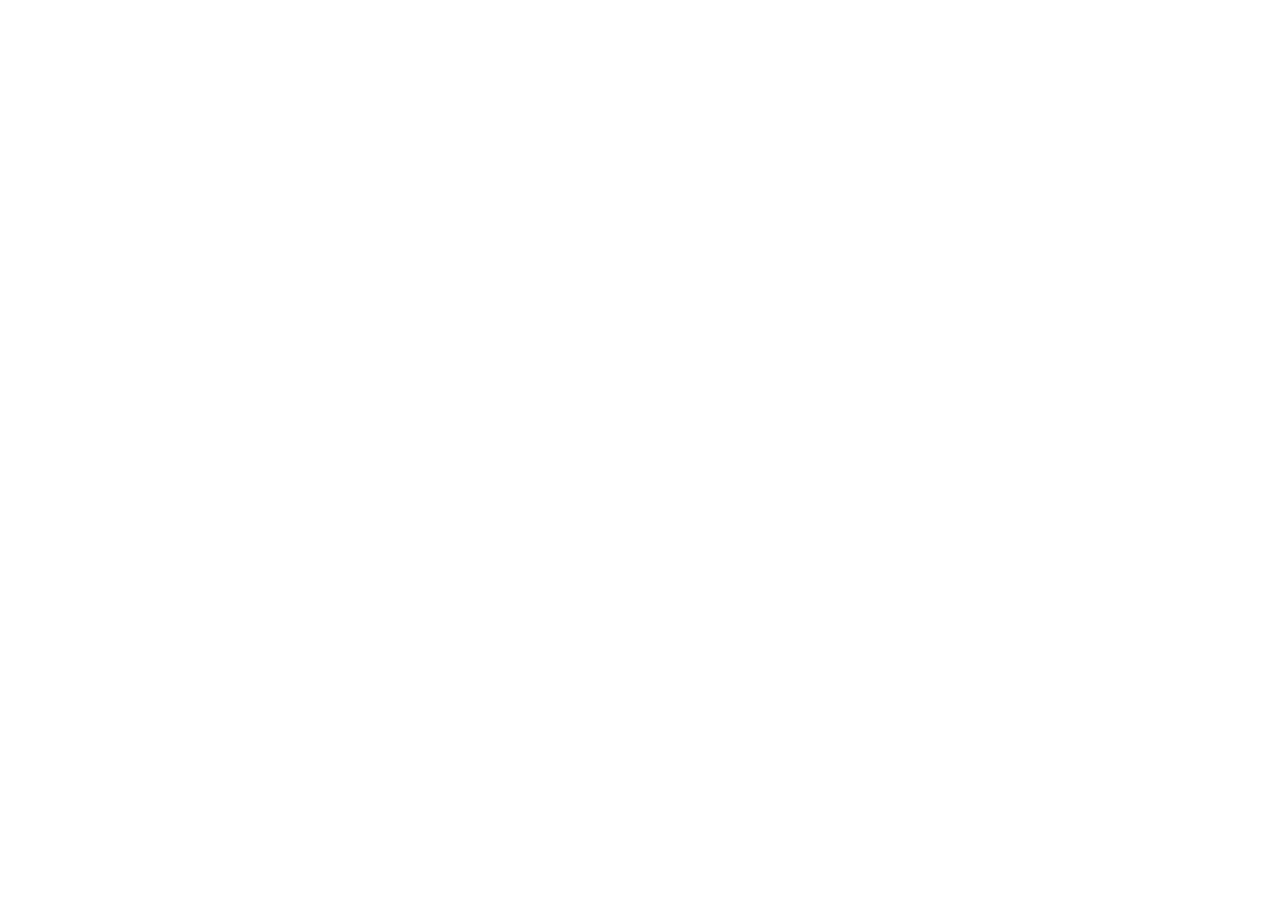
==== index.html @ a8efa4d6 "Init : création du dépôt, arborescence des fichiers et structure HTML de base" ====
<!DOCTYPE html>
<html lang="fr">
    <head>
        <meta charset="UTF-8">
        <meta name="viewport" content="width=device-width, initial-scale=1.0">
        <title>SenegalFutur — Accueil</title>
        <!-- Bootstrap 5 via CDN : feuille de style -->
        <link href="https://cdn.jsdelivr.net/npm/bootstrap@5.3.0/dist/css/bootstrap.min.css" rel="stylesheet">
        <link rel="stylesheet" href="css/style.css">
    </head>
    <body>
        <!-- Le contenu de la page sera ajoute ici -->



        <!-- Bootstrap 5 via CDN : script JavaScript -->
        <script src="https://cdn.jsdelivr.net/npm/bootstrap@5.3.0/dist/js/bootstrap.bundle.min.js"></script>
        <!-- Script JavaScript -->
        <script src="js/main.js"></script>
    </body>
</html>
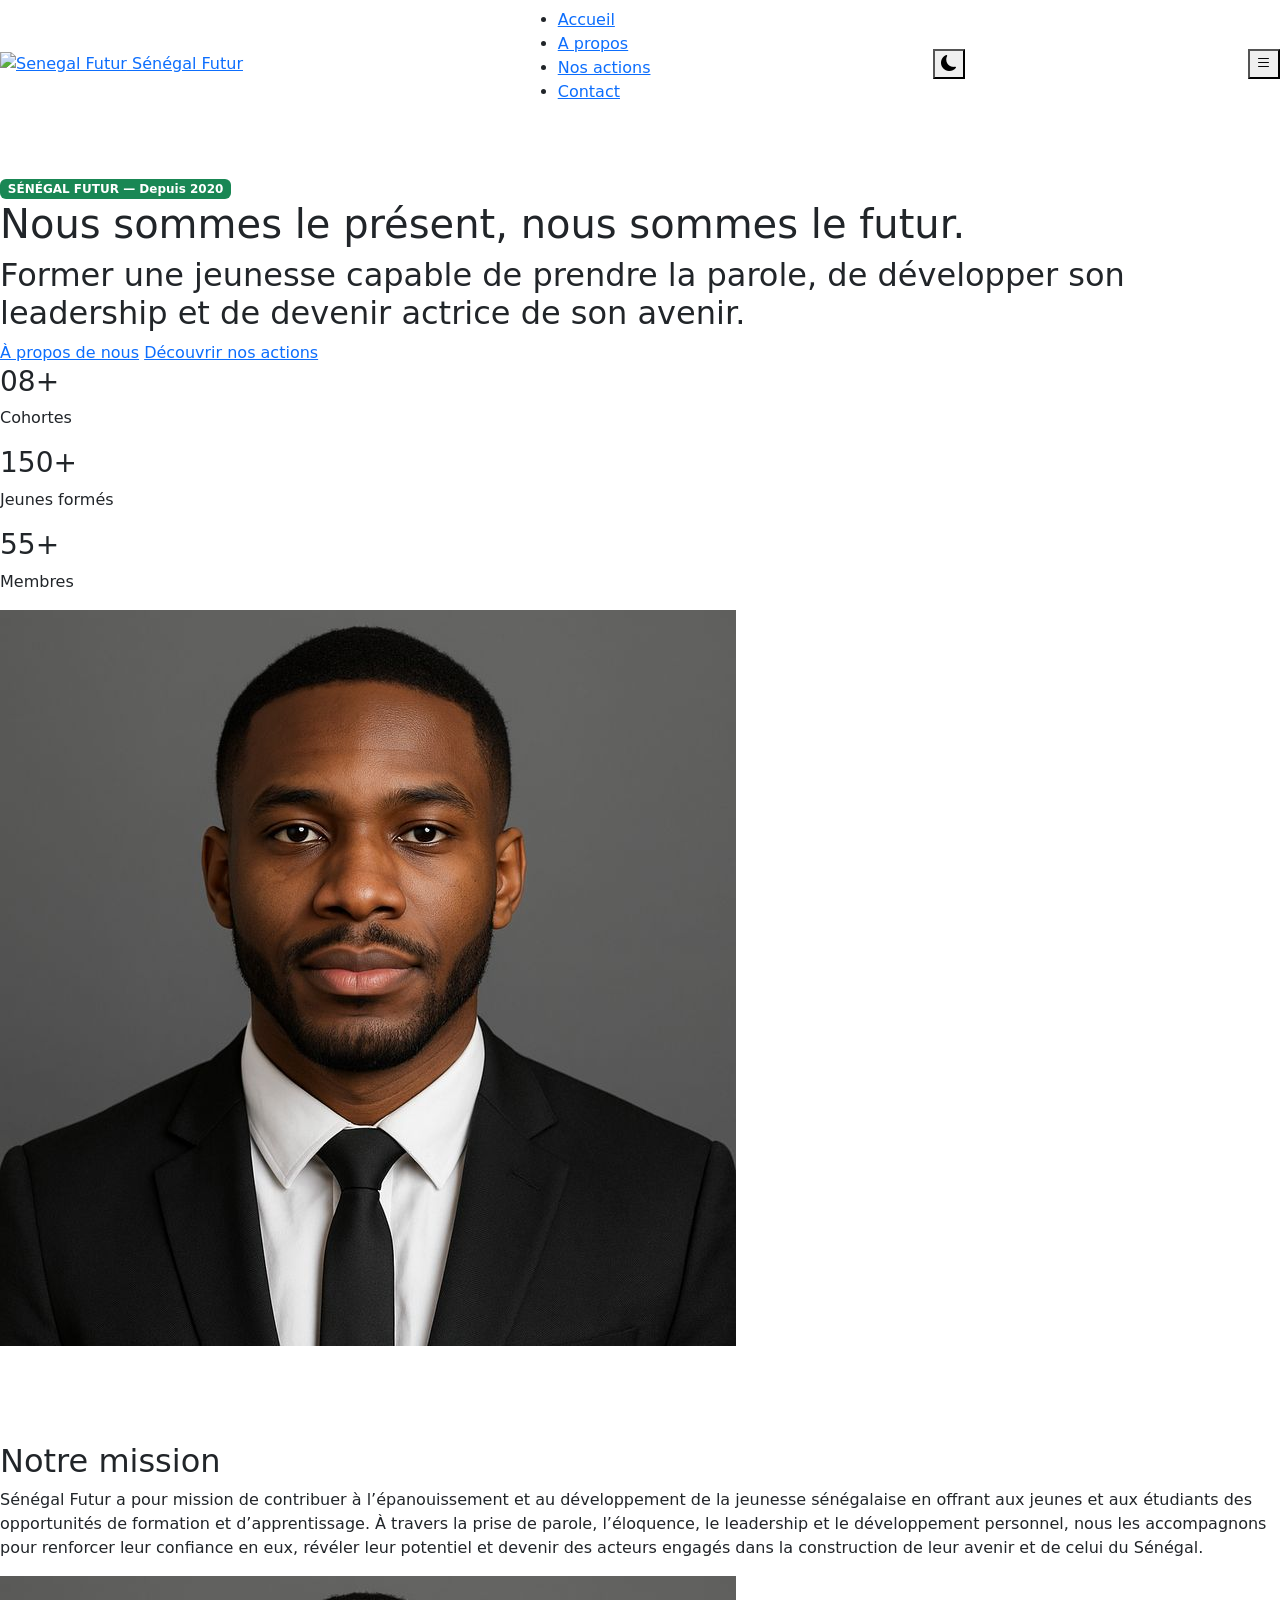
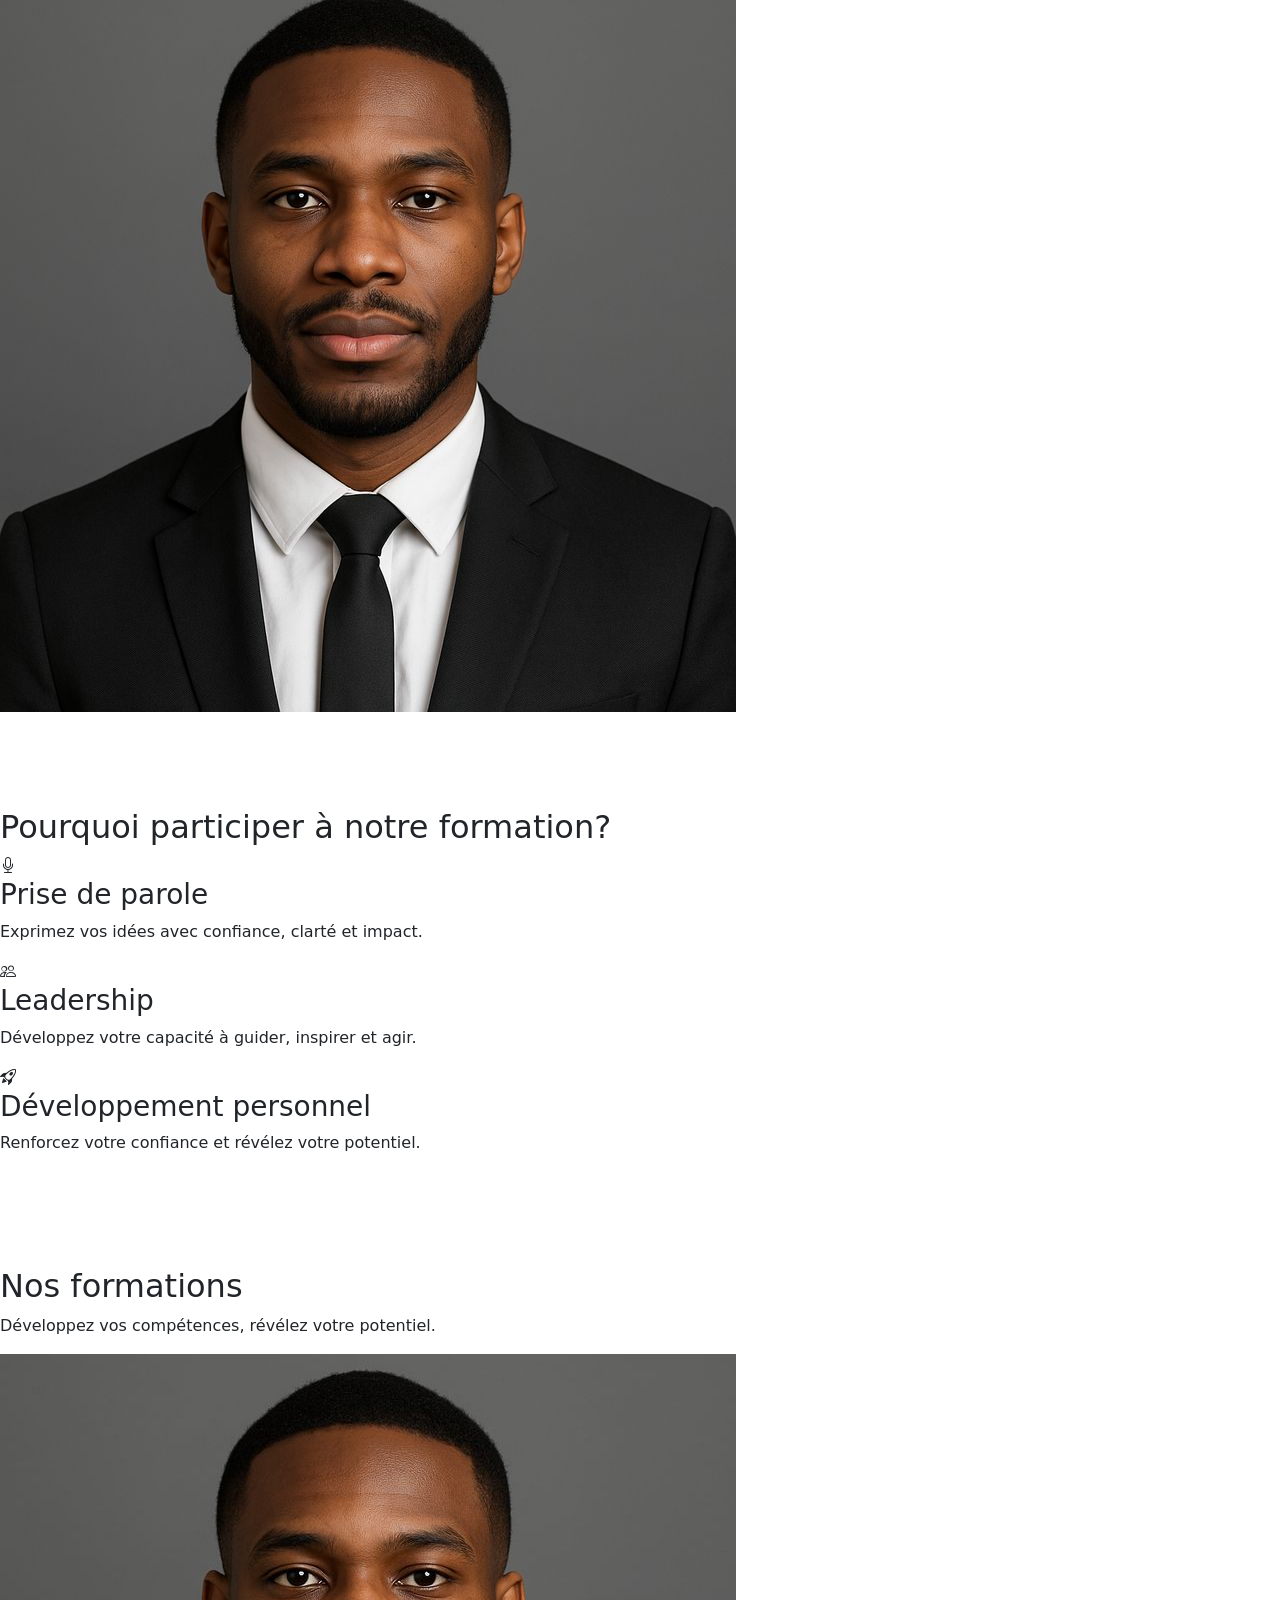
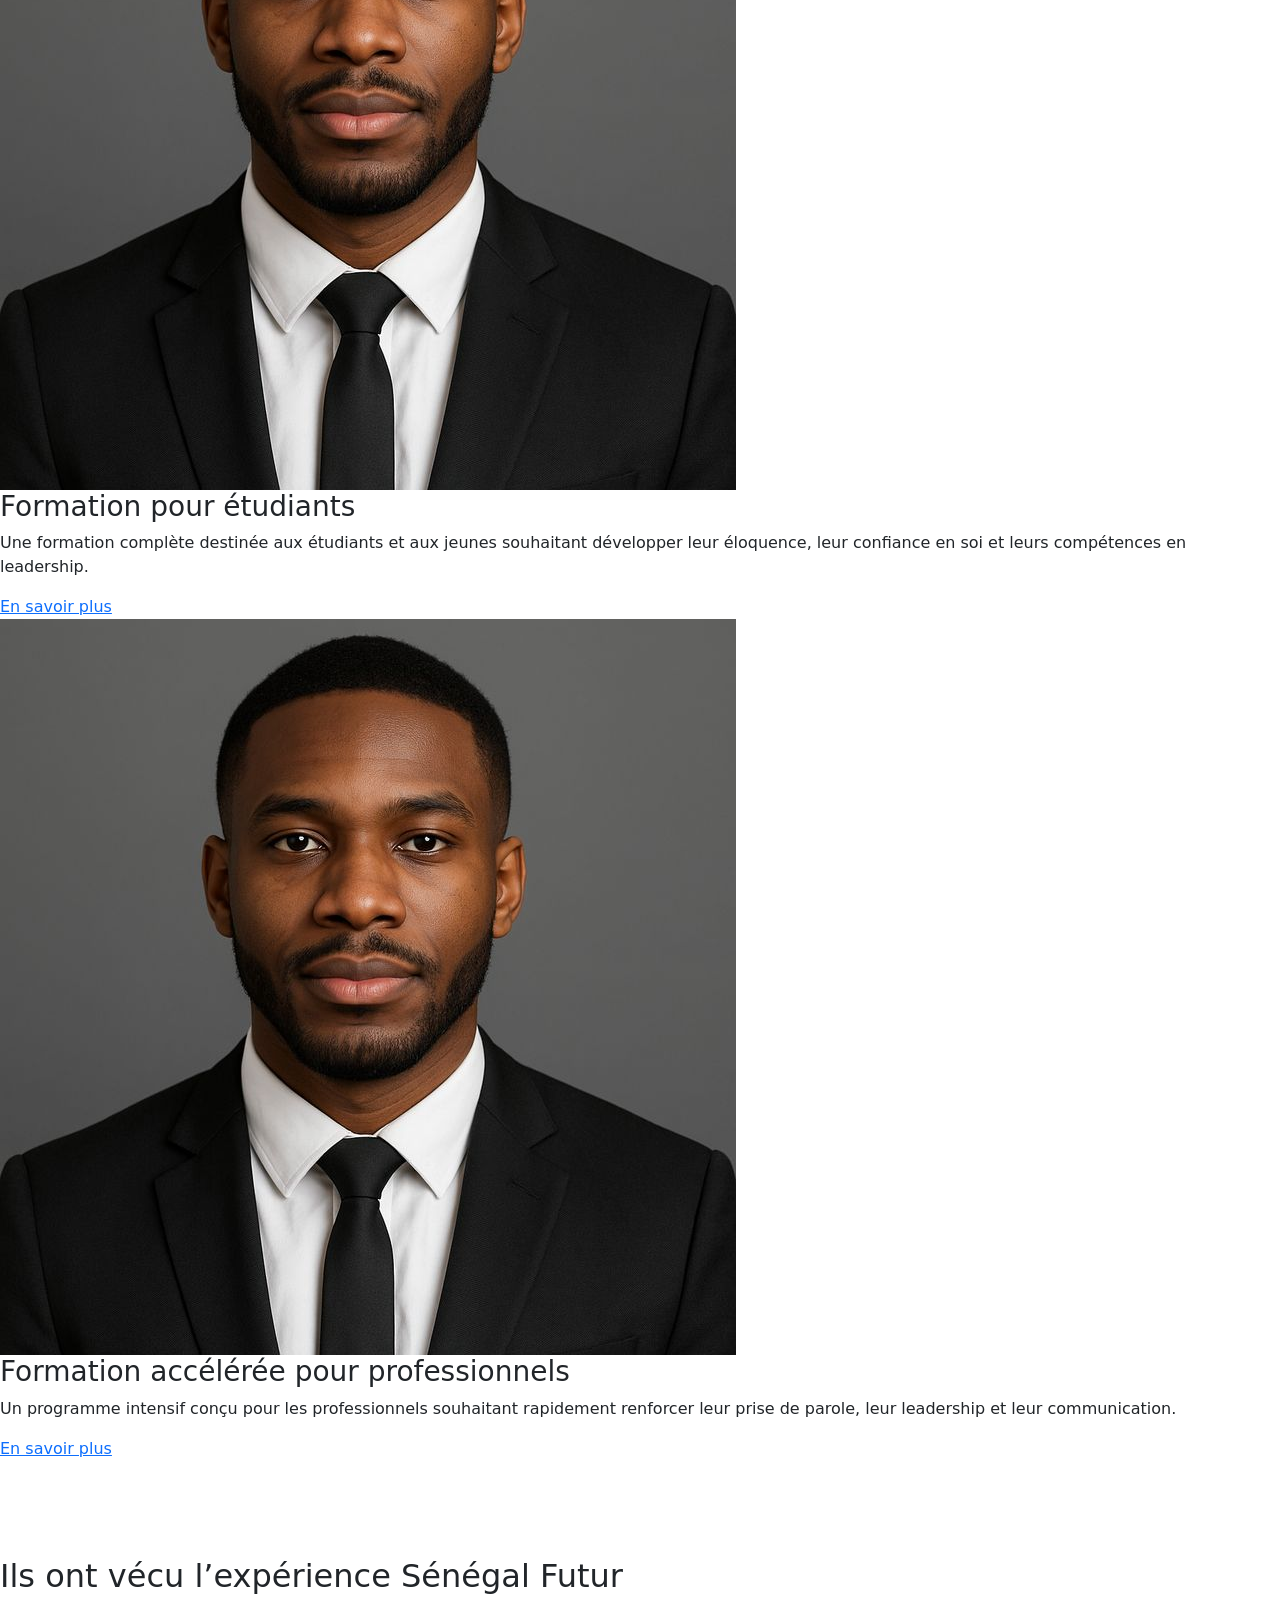
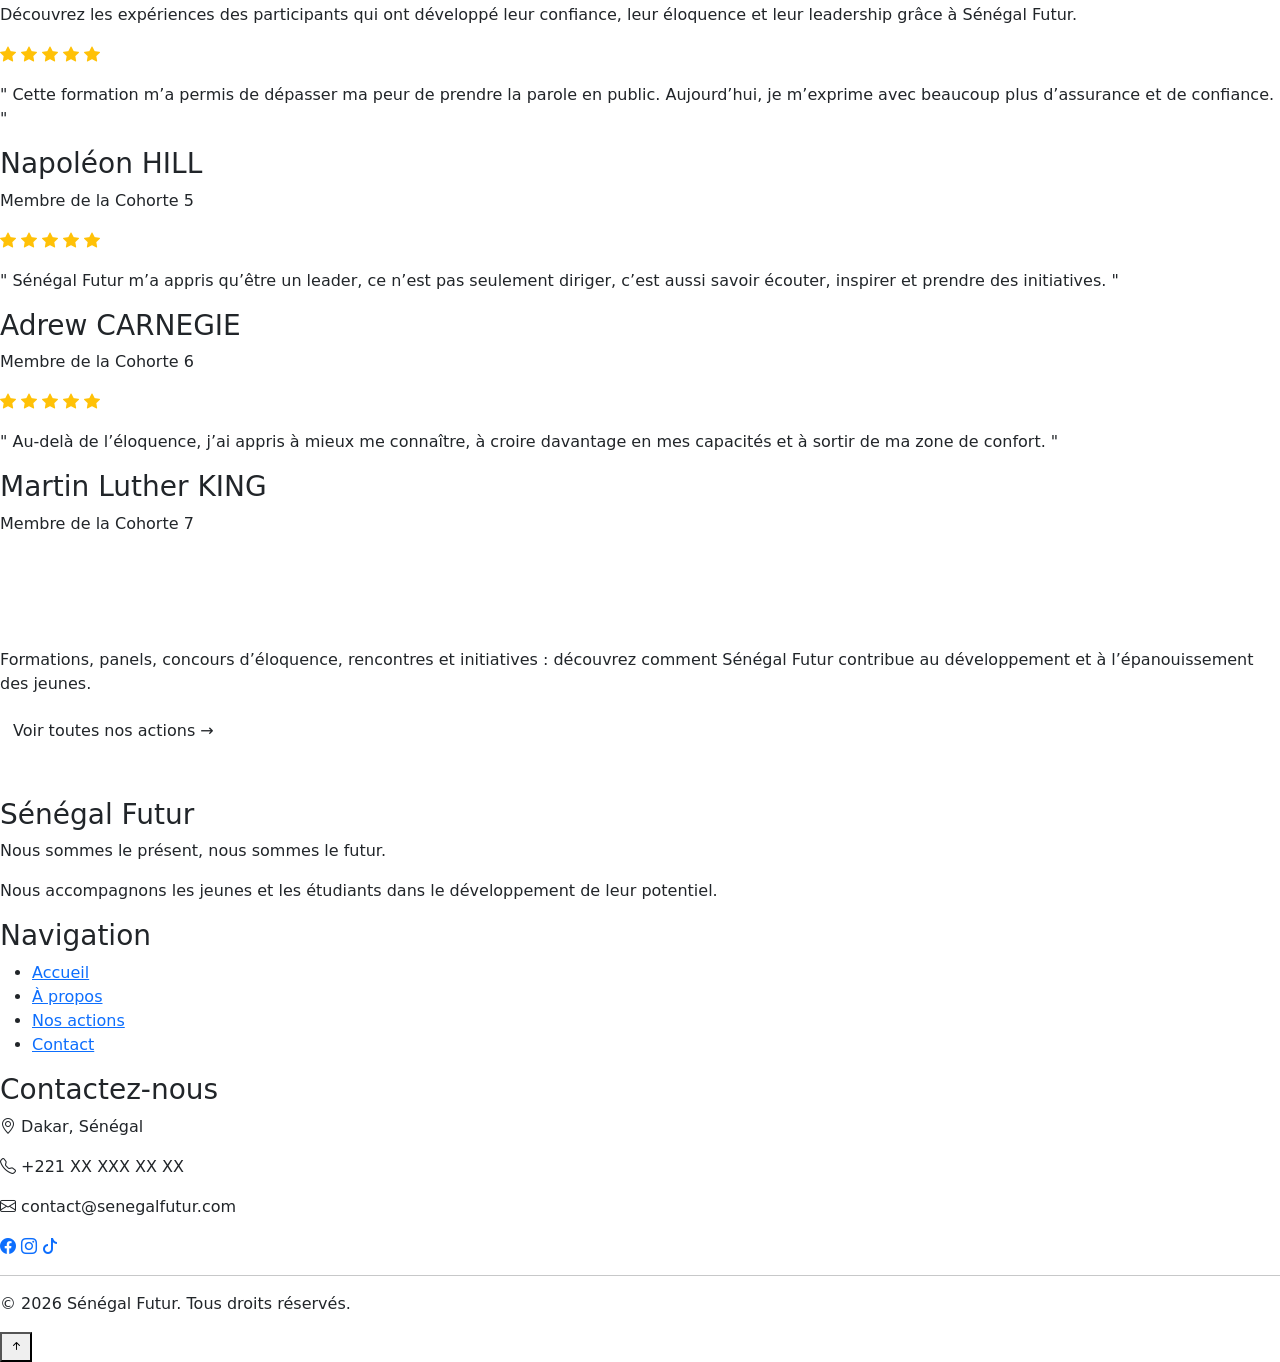
==== commit 2ec12a83: "HTML : structure complète des 5 pages avec sections et contenu texte" ====
--- a/index.html
+++ b/index.html
@@ -6,11 +6,254 @@
         <title>SenegalFutur — Accueil</title>
         <!-- Bootstrap 5 via CDN : feuille de style -->
         <link href="https://cdn.jsdelivr.net/npm/bootstrap@5.3.0/dist/css/bootstrap.min.css" rel="stylesheet">
+        <!--Bootstrap icon  -->
+        <link rel="stylesheet" href="https://cdn.jsdelivr.net/npm/bootstrap-icons@1.13.1/font/bootstrap-icons.min.css">
         <link rel="stylesheet" href="css/style.css">
     </head>
     <body>
-        <!-- Le contenu de la page sera ajoute ici -->
-
+        <header>
+            <nav>
+                <div class="navbar">
+                    <div class="logo">
+                        <a href="index.html">
+                            <img src="images/logo_AfriConnect_Summit-removebg-preview.png" alt="Senegal Futur">
+                            Sénégal Futur
+                        </a>
+                    </div>
+                    <ul class="menu">
+                        <li><a href="index.html">Accueil</a></li>
+                        <li><a href="about.html">A propos</a></li>
+                        <li><a href="actions.html">Nos actions</a></li>
+                        <li><a href="contact.html">Contact</a></li>
+                    </ul>
+                    <button class="btn-dark">
+                        <i class="bi bi-moon-fill"></i>
+                    </button>
+                    <button class="menu-burger">
+                        <i class="bi bi-list"></i>
+                    </button>
+                </div>
+            </nav>
+        </header>
+
+        <main>
+            <!-- Section Hero -->
+            <section class="py-5">
+                <div id="hero-style">
+                    <div class="titre">
+                        <span class="badge bg-success">SÉNÉGAL FUTUR — Depuis 2020</span>
+                        <h1>Nous sommes le présent, nous sommes le futur.</h1>
+                        <h2>Former une jeunesse capable de prendre la parole, de développer son leadership et de devenir actrice de son avenir.</h2>
+
+                        <div id="btn-hero">
+                            <a href="about.html">À propos de nous</a>
+                            <a href="actions.html">Découvrir nos actions</a>
+                        </div>
+
+                        <div>
+                            <div>
+                                <h3>08+</h3>
+                                <p>Cohortes</p>
+                            </div>
+                            <div>
+                                <h3>150+</h3>
+                                <p>Jeunes formés</p>
+                            </div>
+                            <div>
+                                <h3>55+</h3>
+                                <p>Membres</p>
+                            </div>
+                        </div>
+                    </div>
+                    <img src="images/koffi_Mensa.jpg" alt="Accueil">
+                </div>
+            </section>
+
+            
+            <!-- Section Notre Mission -->
+            <section class="py-5">
+                <div>
+                    <h2>Notre mission</h2>
+                    <p>
+                        Sénégal Futur a pour mission de contribuer à l’épanouissement et au développement de la jeunesse sénégalaise 
+                        en offrant aux jeunes et aux étudiants des opportunités de formation et d’apprentissage.
+                        À travers la prise de parole, l’éloquence, le leadership et le développement personnel, 
+                        nous les accompagnons pour renforcer leur confiance en eux, révéler leur potentiel et devenir 
+                        des acteurs engagés dans la construction de leur avenir et de celui du Sénégal.
+                    </p>
+                    <img src="images/koffi_Mensa.jpg" alt="">
+                </div>
+            </section>
+
+
+            <!-- Section Pourquoi participer -->
+            <section class="py-5">
+                <h2>Pourquoi participer à notre formation?</h2>
+                <div>
+                    <div>
+                        <i class="bi bi-mic"></i>
+                        <h3>Prise de parole</h3>
+                        <p>Exprimez vos idées avec confiance, clarté et impact.</p>
+                    </div>
+                    <div>
+                        <i class="bi bi-people"></i>
+                        <h3>Leadership</h3>
+                        <p>Développez votre capacité à guider, inspirer et agir.</p>
+                    </div>
+                    <div>
+                        <i class="bi bi-rocket-takeoff"></i>
+                        <h3>Développement personnel</h3>
+                        <p>Renforcez votre confiance et révélez votre potentiel.</p>
+                    </div>
+                </div>
+            </section>
+
+
+            <!-- Section Nos formations -->
+            <section class="py-5">
+                <h2>Nos formations</h2>
+                <p>Développez vos compétences, révélez votre potentiel.</p>
+                <div>
+                    <div>
+                        <img src="images/koffi_Mensa.jpg" alt="">
+                        <h3>Formation pour étudiants</h3>
+                        <p>
+                            Une formation complète destinée aux étudiants et aux jeunes souhaitant 
+                            développer leur éloquence, leur confiance en soi et leurs compétences en leadership.
+                        </p>
+                        <a href="">En savoir plus</a>
+                    </div>
+                    <div>
+                        <img src="images/koffi_Mensa.jpg" alt="">
+                        <h3>Formation accélérée pour professionnels</h3>
+                        <p>
+                            Un programme intensif conçu pour les professionnels souhaitant rapidement 
+                            renforcer leur prise de parole, leur leadership et leur communication.
+                        </p>
+                        <a href="">En savoir plus</a>
+                    </div>
+                </div>
+            </section>
+
+
+            <!-- Témoignage -->
+            <section class="py-5">
+                <h2>Ils ont vécu l’expérience Sénégal Futur</h2>
+                <p>Découvrez les expériences des participants qui ont développé leur confiance, leur éloquence et leur leadership grâce à Sénégal Futur.</p>
+                <div>
+                    <div>
+                        <p>
+                            <i class="bi bi-star-fill text-warning"></i>
+                            <i class="bi bi-star-fill text-warning"></i>
+                            <i class="bi bi-star-fill text-warning"></i>
+                            <i class="bi bi-star-fill text-warning"></i>
+                            <i class="bi bi-star-fill text-warning"></i>
+                        </p>
+                        <blockquote>
+                            <p>
+                                " Cette formation m’a permis de dépasser ma peur de prendre la parole en public. 
+                                Aujourd’hui, je m’exprime avec beaucoup plus d’assurance et de confiance. "
+                            </p>
+                            <h3>Napoléon HILL</h3>
+                            <p>Membre de la Cohorte 5</p>
+                        </blockquote>
+                    </div>
+                    <div>
+                        <p>
+                            <i class="bi bi-star-fill text-warning"></i>
+                            <i class="bi bi-star-fill text-warning"></i>
+                            <i class="bi bi-star-fill text-warning"></i>
+                            <i class="bi bi-star-fill text-warning"></i>
+                            <i class="bi bi-star-fill text-warning"></i>
+                        </p>
+                        <blockquote>
+                            <p>
+                                " Sénégal Futur m’a appris qu’être un leader, ce n’est pas seulement diriger, 
+                                c’est aussi savoir écouter, inspirer et prendre des initiatives. "
+                            </p>
+                            <h3>Adrew CARNEGIE</h3>
+                            <p>Membre de la Cohorte 6</p>
+                        </blockquote>
+                    </div>
+                    <div>
+                        <p>
+                            <i class="bi bi-star-fill text-warning"></i>
+                            <i class="bi bi-star-fill text-warning"></i>
+                            <i class="bi bi-star-fill text-warning"></i>
+                            <i class="bi bi-star-fill text-warning"></i>
+                            <i class="bi bi-star-fill text-warning"></i>
+                        </p>
+                        <blockquote>
+                            <p>
+                                " Au-delà de l’éloquence, j’ai appris à mieux me connaître, à croire 
+                                davantage en mes capacités et à sortir de ma zone de confort. "
+                            </p>
+                            <h3>Martin Luther KING</h3>
+                            <p>Membre de la Cohorte 7</p>
+                        </blockquote>
+                    </div>
+                </div>
+            </section>
+
+
+            <!-- Section CTA -->
+            <section class="py-5">
+                <p>
+                    Formations, panels, concours d’éloquence, rencontres et initiatives : découvrez 
+                    comment Sénégal Futur contribue au développement et à l’épanouissement des jeunes.
+                </p>
+                <a href="actions.html" class="btn">Voir toutes nos actions →</a>
+            </section>
+        </main>
+
+        <footer>
+            <div class="footer-container">
+
+                <div class="footer-column">
+                    <h3>Sénégal Futur</h3>
+                    <p>
+                        Nous sommes le présent, nous sommes le futur.
+                    </p>
+                    <p>
+                        Nous accompagnons les jeunes et les étudiants
+                        dans le développement de leur potentiel.
+                    </p>
+                </div>
+
+                <div class="footer-column">
+                    <h3>Navigation</h3>
+                    <ul>
+                        <li><a href="index.html">Accueil</a></li>
+                        <li><a href="about.html">À propos</a></li>
+                        <li><a href="actions.html">Nos actions</a></li>
+                        <li><a href="contact.html">Contact</a></li>
+                    </ul>
+                </div>
+
+                <div class="footer-column">
+                    <h3>Contactez-nous</h3>
+                    <p><i class="bi bi-geo-alt"></i> Dakar, Sénégal</p>
+                    <p><i class="bi bi-telephone"></i> +221 XX XXX XX XX</p>
+                    <p><i class="bi bi-envelope"></i> contact@senegalfutur.com</p>
+
+                    <div class="social-links">
+                        <a href="#"><i class="bi bi-facebook"></i></a>
+                        <a href="#"><i class="bi bi-instagram"></i></a>
+                        <a href="#"><i class="bi bi-tiktok"></i></a>
+                    </div>
+                </div>
+
+            </div>
+            <hr>
+            <div class="footer-bottom">
+                <p>© 2026 Sénégal Futur. Tous droits réservés.</p>
+            </div>
+
+            <!-- Bouton retour en haut -->
+            <button id="btn-Top">
+                <i class="bi bi-arrow-up-short"></i>
+            </button>
+        </footer>
 
 
         <!-- Bootstrap 5 via CDN : script JavaScript -->
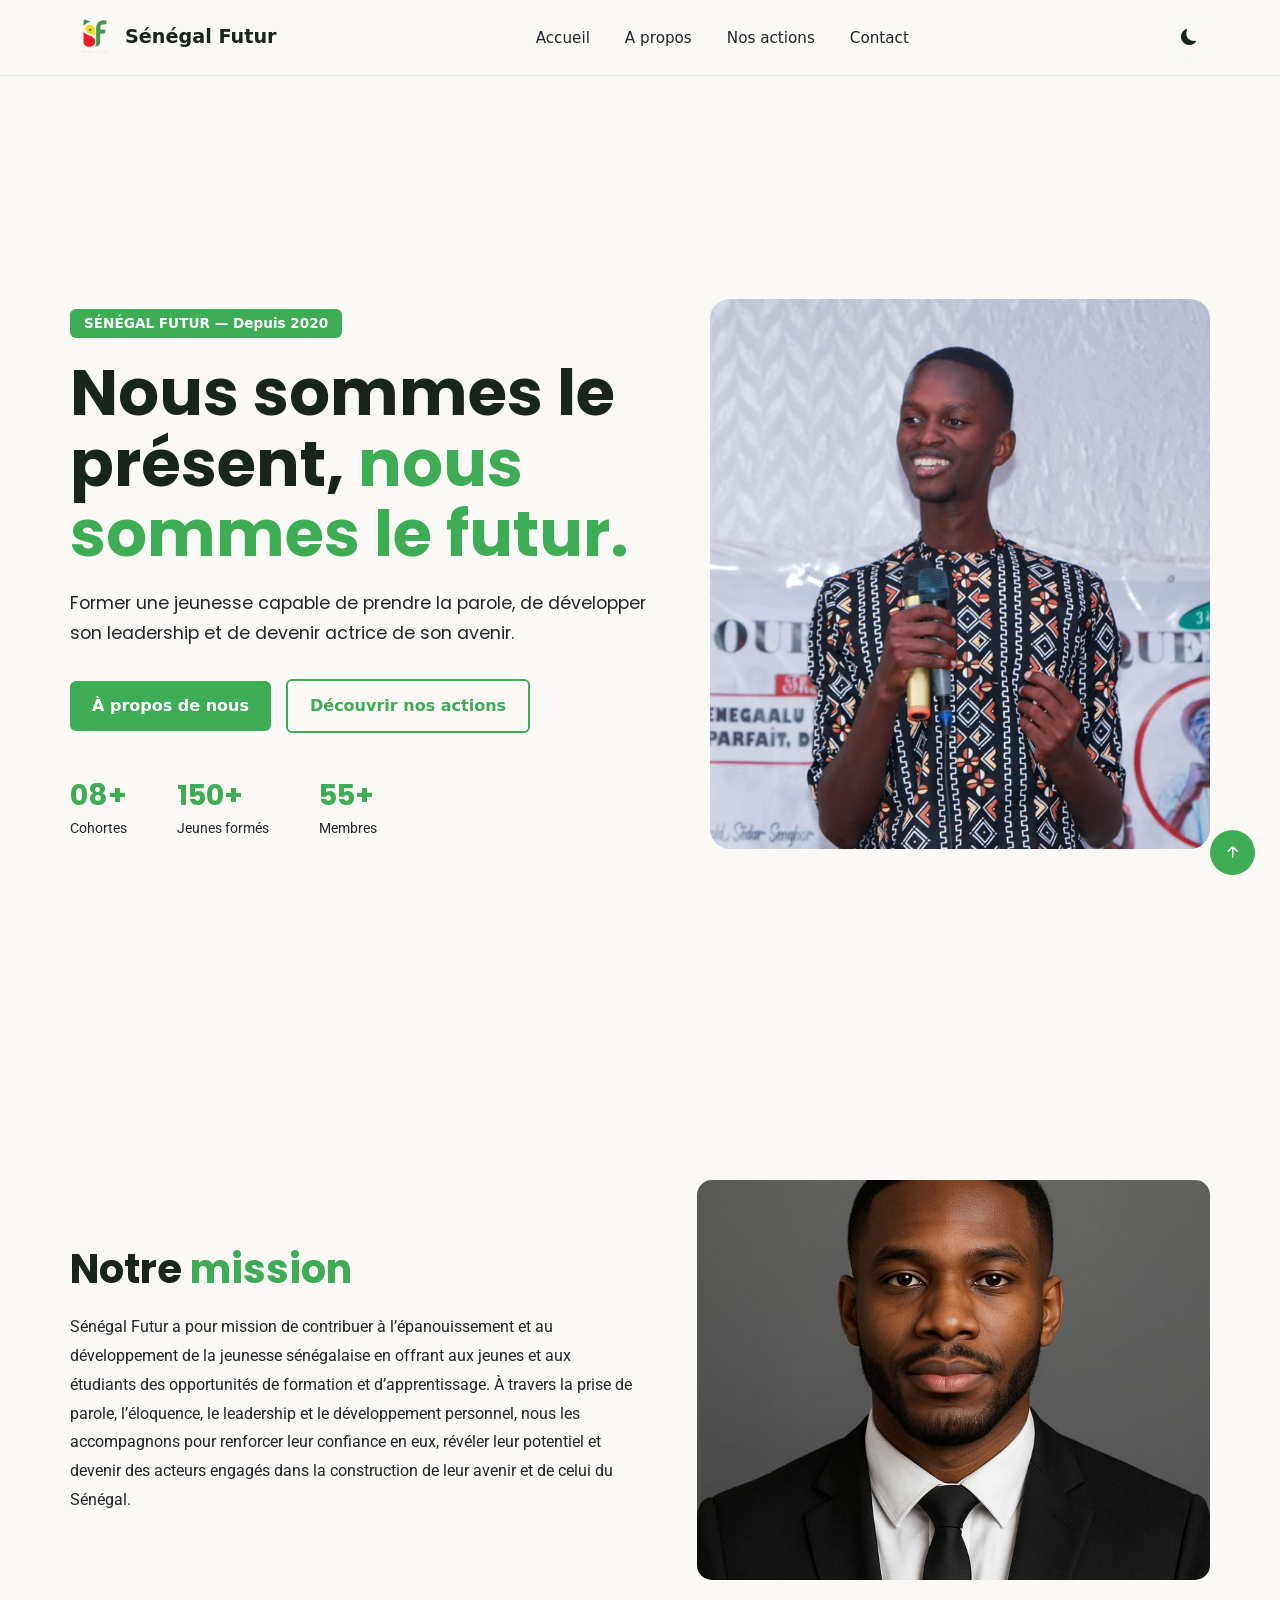
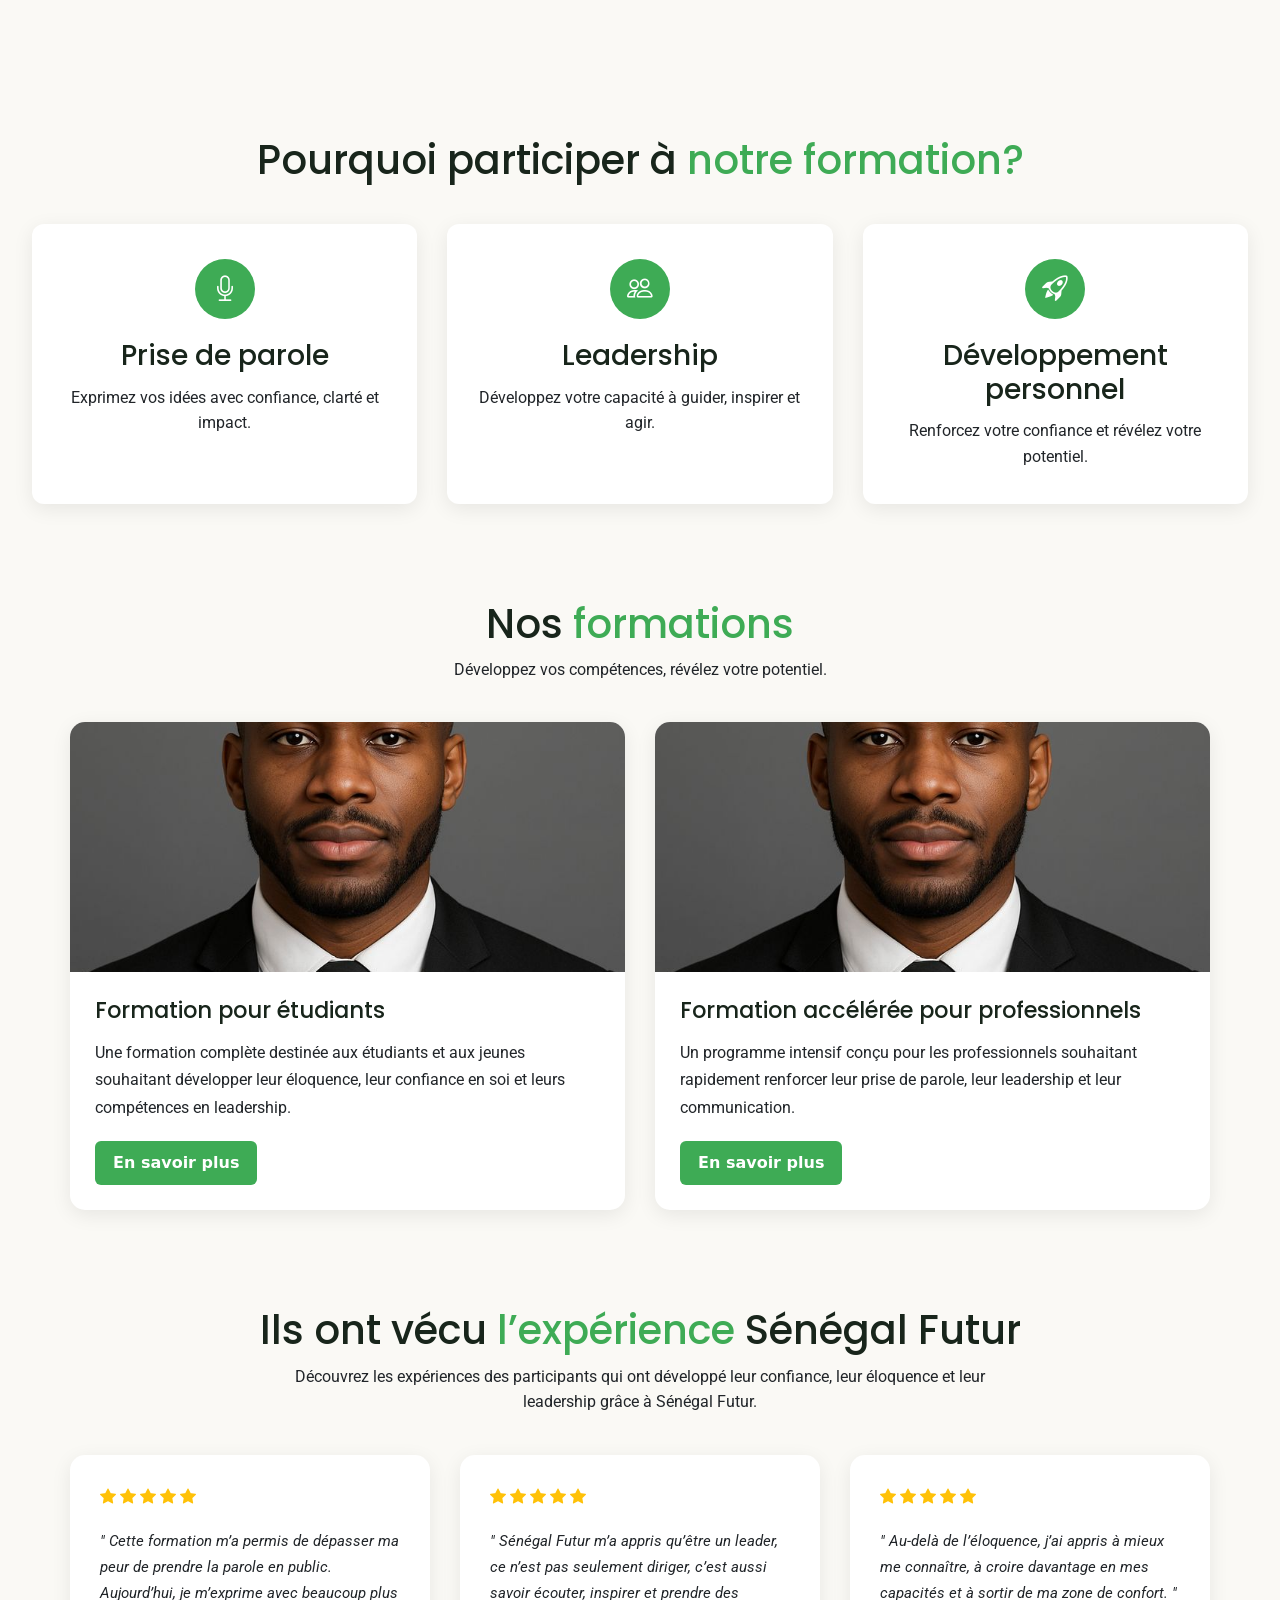
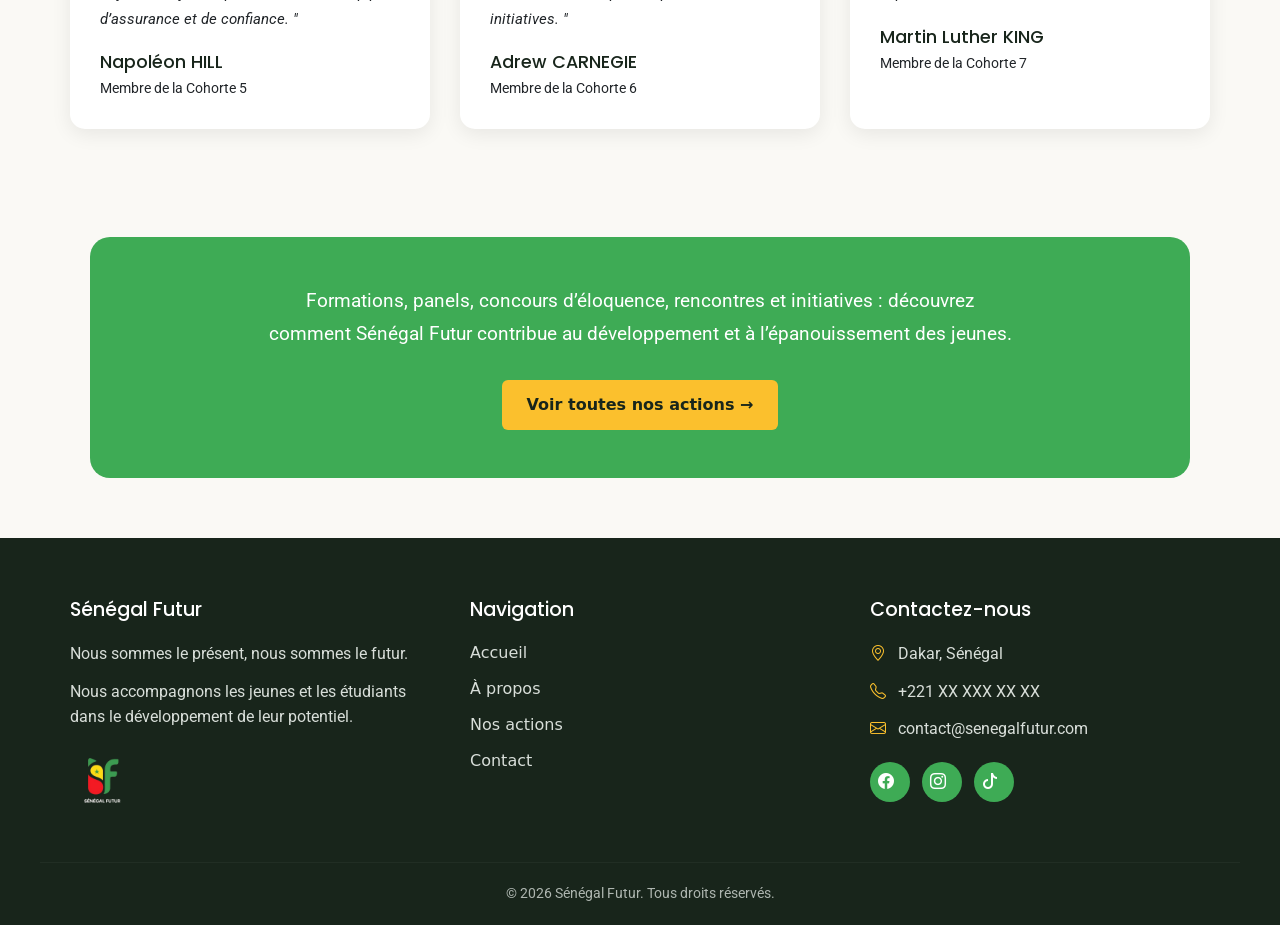
==== commit c97fa672: "CSS : Style complet et responsive (mobile, tablette, desktop)." ====
--- a/index.html
+++ b/index.html
@@ -4,6 +4,11 @@
         <meta charset="UTF-8">
         <meta name="viewport" content="width=device-width, initial-scale=1.0">
         <title>SenegalFutur — Accueil</title>
+
+        <!-- Polices -->
+        <link rel="preconnect" href="https://fonts.googleapis.com">
+        <link rel="preconnect" href="https://fonts.gstatic.com" crossorigin>
+        <link href="https://fonts.googleapis.com/css2?family=Poppins:ital,wght@0,100;0,200;0,300;0,400;0,500;0,600;0,700;0,800;0,900;1,100;1,200;1,300;1,400;1,500;1,600;1,700;1,800;1,900&family=Roboto:ital,wght@0,100..900;1,100..900&display=swap" rel="stylesheet">
         <!-- Bootstrap 5 via CDN : feuille de style -->
         <link href="https://cdn.jsdelivr.net/npm/bootstrap@5.3.0/dist/css/bootstrap.min.css" rel="stylesheet">
         <!--Bootstrap icon  -->
@@ -16,7 +21,7 @@
                 <div class="navbar">
                     <div class="logo">
                         <a href="index.html">
-                            <img src="images/logo_AfriConnect_Summit-removebg-preview.png" alt="Senegal Futur">
+                            <img src="images/logo_Senegal_Futur-removebg-preview.png" alt="Senegal Futur">
                             Sénégal Futur
                         </a>
                     </div>
@@ -41,8 +46,8 @@
             <section class="py-5">
                 <div id="hero-style">
                     <div class="titre">
-                        <span class="badge bg-success">SÉNÉGAL FUTUR — Depuis 2020</span>
-                        <h1>Nous sommes le présent, nous sommes le futur.</h1>
+                        <span class="badge">SÉNÉGAL FUTUR — Depuis 2020</span>
+                        <h1>Nous sommes le présent, <span class="accent">nous sommes le futur.</span></h1>
                         <h2>Former une jeunesse capable de prendre la parole, de développer son leadership et de devenir actrice de son avenir.</h2>
 
                         <div id="btn-hero">
@@ -50,7 +55,7 @@
                             <a href="actions.html">Découvrir nos actions</a>
                         </div>
 
-                        <div>
+                        <div id="stats">
                             <div>
                                 <h3>08+</h3>
                                 <p>Cohortes</p>
@@ -65,31 +70,33 @@
                             </div>
                         </div>
                     </div>
-                    <img src="images/koffi_Mensa.jpg" alt="Accueil">
+                    <img src="images/ibrahima.jpeg" alt="Accueil">
                 </div>
             </section>
 
             
             <!-- Section Notre Mission -->
             <section class="py-5">
-                <div>
-                    <h2>Notre mission</h2>
-                    <p>
-                        Sénégal Futur a pour mission de contribuer à l’épanouissement et au développement de la jeunesse sénégalaise 
-                        en offrant aux jeunes et aux étudiants des opportunités de formation et d’apprentissage.
-                        À travers la prise de parole, l’éloquence, le leadership et le développement personnel, 
-                        nous les accompagnons pour renforcer leur confiance en eux, révéler leur potentiel et devenir 
-                        des acteurs engagés dans la construction de leur avenir et de celui du Sénégal.
-                    </p>
+                <div id="mission">
+                    <div>
+                        <h2>Notre <span class="accent">mission</span></h2>
+                        <p>
+                            Sénégal Futur a pour mission de contribuer à l’épanouissement et au développement de la jeunesse sénégalaise 
+                            en offrant aux jeunes et aux étudiants des opportunités de formation et d’apprentissage.
+                            À travers la prise de parole, l’éloquence, le leadership et le développement personnel, 
+                            nous les accompagnons pour renforcer leur confiance en eux, révéler leur potentiel et devenir 
+                            des acteurs engagés dans la construction de leur avenir et de celui du Sénégal.
+                        </p>
+                    </div>
                     <img src="images/koffi_Mensa.jpg" alt="">
                 </div>
             </section>
 
 
             <!-- Section Pourquoi participer -->
-            <section class="py-5">
-                <h2>Pourquoi participer à notre formation?</h2>
-                <div>
+            <section class="py-5" id="pourquoi">
+                <h2>Pourquoi participer à <span class="accent">notre formation?</span></h2>
+                <div id="container-pourquoi">
                     <div>
                         <i class="bi bi-mic"></i>
                         <h3>Prise de parole</h3>
@@ -110,11 +117,11 @@
 
 
             <!-- Section Nos formations -->
-            <section class="py-5">
-                <h2>Nos formations</h2>
+            <section class="py-5" id="formation">
+                <h2>Nos <span class="accent">formations</span></h2>
                 <p>Développez vos compétences, révélez votre potentiel.</p>
-                <div>
-                    <div>
+                <div id="container-formation">
+                    <div class="formation-child">
                         <img src="images/koffi_Mensa.jpg" alt="">
                         <h3>Formation pour étudiants</h3>
                         <p>
@@ -123,7 +130,7 @@
                         </p>
                         <a href="">En savoir plus</a>
                     </div>
-                    <div>
+                    <div class="formation-child">
                         <img src="images/koffi_Mensa.jpg" alt="">
                         <h3>Formation accélérée pour professionnels</h3>
                         <p>
@@ -137,11 +144,11 @@
 
 
             <!-- Témoignage -->
-            <section class="py-5">
-                <h2>Ils ont vécu l’expérience Sénégal Futur</h2>
+            <section class="py-5" id="Temoignage">
+                <h2>Ils ont vécu <span class="accent">l’expérience</span> Sénégal Futur</h2>
                 <p>Découvrez les expériences des participants qui ont développé leur confiance, leur éloquence et leur leadership grâce à Sénégal Futur.</p>
-                <div>
-                    <div>
+                <div id="container-temoignage">
+                    <div class="Temoignage-child">
                         <p>
                             <i class="bi bi-star-fill text-warning"></i>
                             <i class="bi bi-star-fill text-warning"></i>
@@ -158,7 +165,7 @@
                             <p>Membre de la Cohorte 5</p>
                         </blockquote>
                     </div>
-                    <div>
+                    <div class="Temoignage-child">
                         <p>
                             <i class="bi bi-star-fill text-warning"></i>
                             <i class="bi bi-star-fill text-warning"></i>
@@ -175,7 +182,7 @@
                             <p>Membre de la Cohorte 6</p>
                         </blockquote>
                     </div>
-                    <div>
+                    <div class="Temoignage-child">
                         <p>
                             <i class="bi bi-star-fill text-warning"></i>
                             <i class="bi bi-star-fill text-warning"></i>
@@ -197,12 +204,12 @@
 
 
             <!-- Section CTA -->
-            <section class="py-5">
+            <section class="py-5" id="CTA">
                 <p>
                     Formations, panels, concours d’éloquence, rencontres et initiatives : découvrez 
                     comment Sénégal Futur contribue au développement et à l’épanouissement des jeunes.
                 </p>
-                <a href="actions.html" class="btn">Voir toutes nos actions →</a>
+                <a href="actions.html">Voir toutes nos actions →</a>
             </section>
         </main>
 
@@ -218,6 +225,7 @@
                         Nous accompagnons les jeunes et les étudiants
                         dans le développement de leur potentiel.
                     </p>
+                    <img src="images/logo_Senegal_Futur-removebg-preview.png" alt="Logo Sénégal Futur">
                 </div>
 
                 <div class="footer-column">
--- a/css/style.css
+++ b/css/style.css
@@ -0,0 +1,1757 @@
+/* ====== Variables ====== */
+:root{
+    /* Couleurs */
+    --primary-color:#3EAB55;        /*Couleur principale*/
+    --secondary-color: #FBC02D;      /*Couleur secondaire*/
+    --background-color:#FAF9F5;      /*Couleur de fond*/
+    --card-color:#FFFFFF;            /*Couleur des cartes*/
+    --text-color: #212529;        /*Couleur paragraphe*/
+    --titre-color: #18251B;
+    --accent-color: #E52D35;
+
+    /* TYPOGRAPHIE */
+    --title-font:"Poppins", sans-serif;
+    --text-font:"Roboto", sans-serif;
+
+    /* ESPACEMENTS */
+    --gap:1rem;  
+
+    /* Border Radius */
+    --radius-md:10px;
+    --radius-lg:20px;
+    --radius-xl:30px;
+}
+
+/* ===== Variables du mode sombre ===== */
+[data-theme="dark"] {
+    --primary-color: #4DBB63;       
+    --secondary-color: #FFD54F;     
+    --background-color: #121814;    
+    --card-color: #1C241F;          
+    --text-color: #D8DED9;          
+    --titre-color: #F5F7F5;         
+    --accent-color: #EF4B52;        
+}
+
+/*==== Reset + base ====*/
+*{
+    margin: 0;
+    padding: 0;
+    box-sizing: border-box;         /* Les bordures et paddings sont inclus dans la taille de l'element */
+}
+body{
+    background-color: var(--background-color);
+}
+h1, h2, h3{
+    font-family: var(--title-font);
+}
+h2, h3{
+    color: var(--titre-color);
+}
+p{
+    font-family: var(--text-font);
+    color: var(--text-color);
+}
+
+/* =========================
+   NAVBAR
+========================= */
+header {
+    position: sticky;   /*permet à  l'élément de rester visible à l’écran lorsqu'on fait défiler la page*/
+    top: 0;
+    z-index: 1000;
+    width: 100%;
+    background-color: var(--background-color);
+    border-bottom: 1px solid rgba(0, 0, 0, 0.08);
+}
+nav {
+    width: 100%;
+}
+.navbar {
+    max-width: 1200px;
+    height: 75px;
+    margin: 0 auto;
+    padding: 0 30px;
+    display: flex;
+    align-items: center;
+    justify-content: space-between;
+}
+.logo a {
+    display: flex;
+    align-items: center;
+    gap: 10px;
+    color: var(--titre-color);
+    text-decoration: none;
+    font-size: 1.2rem;
+    font-weight: 700;
+}
+.accent{
+    color: var(--primary-color);
+}
+.logo img {
+    width: 45px;
+    height: 45px;
+    object-fit: contain;    /* permet à l'image de s'adapter à la taille de son conteneur.*/
+}
+.menu {
+    display: flex;
+    align-items: center;
+    gap: 35px;
+    list-style: none;
+    margin: 0;
+    padding: 0;
+}
+.menu a {
+    position: relative;
+    color: var(--text-color);
+    text-decoration: none;
+    font-size: 0.95rem;
+    font-weight: 500;
+
+    transition: color 0.3s ease;
+}
+/* Effet au survol */
+.menu a::after {    /* pseudo-élément, il crée un élément virtuel (soulignement) */
+    content: "";
+    position: absolute;
+    left: 0;
+    bottom: -8px;
+    width: 0;
+    height: 2px;
+    background-color: var(--primary-color);
+    transition: width 0.3s ease;
+}
+.menu a:hover {
+    color: var(--primary-color);
+}
+.menu a:hover::after {
+    width: 100%;
+}
+.btn-dark {
+    width: 42px;
+    height: 42px;
+    display: flex;
+    align-items: center;
+    justify-content: center;
+    border: none;
+    border-radius: 50%;
+    background-color: var(--background-color);
+    color: var(--titre-color);
+    cursor: pointer;
+    font-size: 1rem;
+    transition: all 0.3s ease;
+}
+.btn-dark:hover {
+    background-color: var(--primary-color);
+    color: white;
+}
+.menu-burger {
+    display: none;  /*Pour cacher l'icone*/
+    width: 42px;
+    height: 42px;
+    align-items: center;
+    justify-content: center;
+    border: none;
+    background: transparent;
+    color: var(--titre-color);
+    font-size: 1.6rem;
+    cursor: pointer;
+}
+
+
+/* ======== Page 1 Accueil ======== */
+/*=== Section Hero ===*/
+#hero-style {
+    min-height: 100vh;
+    max-width: 1200px;
+    margin: 0 auto;
+    padding: 60px 30px;
+    display: flex;
+    align-items: center;
+    justify-content: space-between;
+    gap: 60px;
+}
+#hero-style .titre {
+    flex: 1;    /*permet à l'élément de prendre l'espace disponible restant.*/
+    max-width: 650px;
+}
+#hero-style .badge {
+    display: inline-block;
+    margin-bottom: 20px;
+    padding: 8px 14px;
+    background-color: var(--primary-color) !important;
+    font-size: 0.85rem;
+    font-weight: 600;
+}
+#hero-style h1 {
+    margin: 0 0 20px;
+    color: var(--titre-color);
+    font-size: clamp(2.5rem, 5vw, 4.5rem);  /*La taille s'adapte automatiquement à la largeur de l'écran*/
+    line-height: 1.1;
+    font-weight: 700;
+}
+#hero-style h2 {
+    margin-bottom: 30px;
+    color: var(--text-color);
+    font-size: 1.1rem;
+    line-height: 1.7;
+    font-weight: 400;
+    max-width: 600px;
+}
+#btn-hero {
+    display: flex;
+    align-items: center;
+    gap: 15px;
+    margin-bottom: 45px;
+}
+#btn-hero a {
+    display: inline-block;
+    padding: 13px 22px;
+    border-radius: 6px;
+    text-decoration: none;
+    font-weight: 600;
+    transition: all 0.3s ease;
+}
+/* Premier bouton */
+#btn-hero a:first-child {   /*pseudo classe : 1er enfent*/
+    background-color: var(--primary-color);
+    color: white;
+}
+#btn-hero a:first-child:hover {
+    transform: translateY(-3px);
+}
+/* Deuxième bouton */
+#btn-hero a:last-child {    /*pseudo classe : dernier enfent*/
+    border: 2px solid var(--primary-color);
+    color: var(--primary-color);
+}
+#btn-hero a:last-child:hover {
+    background-color: var(--primary-color);
+    color: white;
+    transform: translateY(-3px);
+}
+#stats {
+    display: flex;
+    align-items: center;
+    gap: 50px;
+}
+#stats div {
+    text-align: left;
+}
+#stats h3 {
+    margin: 0 0 5px;
+    color: var(--primary-color);
+    font-size: 1.8rem;
+    font-weight: 700;
+}
+#stats p {
+    margin: 0;
+    font-size: 0.9rem;
+}
+#hero-style > img {
+    width: 45%;
+    max-width: 500px;
+    height: 550px;
+    object-fit: cover;
+    border-radius: var(--radius-lg);
+}
+
+/*=== Section Notre Mission ===*/
+#mission {
+    max-width: 1200px;
+    margin: 0 auto;
+    padding: 60px 30px;
+    display: flex;
+    align-items: center;
+    justify-content: space-between;
+    gap: 60px;
+}
+#mission > div {
+    flex: 1;    /*permet à l'élément de prendre l'espace disponible restant.*/
+}
+#mission h2 {
+    margin-bottom: 20px;
+    font-size: 2.5rem;
+    font-weight: 700;
+}
+#mission p {
+    margin: 0;
+    font-size: 1rem;
+    line-height: 1.8;
+}
+#mission > img {
+    width: 45%;
+    height: 400px;
+    object-fit: cover;
+    border-radius: 15px;
+}
+
+/*=== Section Pourquoi participer ===*/
+#pourqoui {
+    max-width: 1200px;
+    margin: 0 auto;
+    padding: 60px 30px;
+}
+#pourquoi > h2 {
+    margin-bottom: 40px;
+    text-align: center;
+    font-size: 2.5rem;
+}
+#container-pourquoi {
+    display: flex;
+    gap: 30px;
+    margin: 0 2em;
+}
+#container-pourquoi > div {
+    flex: 1;    /*permet à l'élément de prendre l'espace disponible restant.*/
+    padding: 35px 25px;
+    background-color: var(--card-color);
+    border-radius: 12px;
+    text-align: center;
+    box-shadow: 0 5px 20px rgba(0, 0, 0, 0.08);
+    transition: transform 0.3s ease;
+}
+#container-pourquoi > div:hover {
+    transform: translateY(-8px);
+}
+#container-pourquoi i {
+    display: inline-flex;
+    align-items: center;
+    justify-content: center;
+    width: 60px;
+    height: 60px;
+    margin-bottom: 20px;
+    border-radius: 50%;
+    background-color: var(--primary-color);
+    color: white;
+    font-size: 1.6rem;
+}
+#container-pourquoi h3 {
+    margin-bottom: 12px;
+}
+#container-pourquoi p {
+    margin: 0;
+    line-height: 1.6;
+}
+
+/*=== Section Nos formations ===*/
+#formation {
+    max-width: 1200px;
+    margin: 0 auto;
+    padding: 60px 30px;
+}
+#formation > h2 {
+    margin-bottom: 10px;
+    text-align: center;
+    font-size: 2.5rem;
+}
+#formation > p {
+    margin-bottom: 40px;
+    text-align: center;
+}
+#container-formation {
+    display: grid;
+    grid-template-columns: repeat(2, 1fr);
+    gap: 30px;
+}
+.formation-child {
+    background-color: var(--card-color);
+    border-radius: 15px;
+    overflow: hidden;
+    box-shadow: 0 5px 20px rgba(0, 0, 0, 0.08);
+    transition: transform 0.3s ease, box-shadow 0.3s ease;
+}
+.formation-child:hover {
+    transform: translateY(-8px);
+    box-shadow: 0 10px 25px rgba(0, 0, 0, 0.12);
+}
+.formation-child img {
+    width: 100%;
+    height: 250px;
+    object-fit: cover;
+}
+.formation-child h3,
+.formation-child p,
+.formation-child a {
+    margin-left: 25px;
+    margin-right: 25px;
+}
+.formation-child h3 {
+    margin-top: 25px;
+    margin-bottom: 15px;
+    font-size: 1.4rem;
+}
+.formation-child p {
+    margin-bottom: 20px;
+    line-height: 1.7;
+}
+.formation-child a {
+    display: inline-block;
+    margin-bottom: 25px;
+    padding: 10px 18px;
+    background-color: var(--primary-color);
+    color: white;
+    border-radius: 6px;
+    text-decoration: none;
+    font-weight: 600;
+    transition: all 0.3s ease;
+}
+.formation-child a:hover {
+    background-color: var(--accent-color);
+    transform: translateY(-3px);
+}
+
+/*=== Témoignage ===*/
+#Temoignage {
+    max-width: 1200px;
+    margin: 0 auto;
+    padding: 60px 30px;
+}
+#Temoignage > h2 {
+    margin-bottom: 10px;
+    text-align: center;
+    font-size: 2.5rem;
+}
+#Temoignage > p {
+    max-width: 700px;
+    margin: 0 auto 40px;
+    text-align: center;
+    line-height: 1.6;
+}
+#container-temoignage {
+    display: flex;
+    justify-content: space-between;
+    gap: 30px;
+}
+.Temoignage-child {
+    flex: 1;    /*permet aux cartes de se partager équitablement l'espace disponible.*/
+    padding: 30px;
+    background-color: var(--card-color);
+    border-radius: 15px;
+    box-shadow: 0 5px 20px rgba(0, 0, 0, 0.08);
+    transition: transform 0.3s ease, box-shadow 0.3s ease;
+}
+.Temoignage-child:hover {
+    transform: translateY(-8px);
+    box-shadow: 0 10px 25px rgba(0, 0, 0, 0.12);
+}
+.Temoignage-child > p:first-child {
+    margin-bottom: 20px;
+}
+.Temoignage-child blockquote {
+    margin: 0;
+}
+.Temoignage-child blockquote > p:first-child {
+    margin-bottom: 20px;
+    font-size: 0.95rem;
+    line-height: 1.7;
+    font-style: italic;
+}
+.Temoignage-child h3 {
+    margin-bottom: 5px;
+    font-size: 1.1rem;
+}
+.Temoignage-child blockquote > p:last-child {
+    margin: 0;
+    font-size: 0.85rem;
+}
+
+/*=== Section CTA ===*/
+#CTA {
+    margin: 60px auto;
+    padding: 60px 30px;
+    max-width: 1100px;
+    background-color: var(--primary-color);
+    border-radius: 20px;
+    text-align: center;
+}
+#CTA p {
+    max-width: 750px;
+    margin: 0 auto 30px;
+    color: white;
+    font-size: 1.2rem;
+    line-height: 1.7;
+}
+#CTA a {
+    display: inline-block;
+    padding: 13px 25px;
+    background-color: var(--secondary-color);
+    color: var(--titre-color);
+    border-radius: 6px;
+    text-decoration: none;
+    font-weight: 600;
+    transition: all 0.3s ease;
+}
+#CTA a:hover {
+    transform: translateY(-3px);
+    background-color: white;
+}
+
+/*=== Footer ===*/
+footer {
+    background-color: var(--titre-color);
+    color: white;
+    padding-top: 60px;
+}
+.footer-container {
+    max-width: 1200px;
+    margin: 0 auto;
+    padding: 0 30px 50px;
+    display: flex;
+    justify-content: space-between;
+    gap: 60px;
+}
+.footer-column {
+    flex: 1;
+}
+.footer-column:first-child {
+    max-width: 400px;
+}
+.footer-column h3 {
+    margin-bottom: 20px;
+    color: white;
+    font-size: 1.2rem;
+}
+.footer-column p {
+    margin-bottom: 12px;
+    color: #d8ded9;     /*question : pourquoi couleur hors palette ?*/
+    line-height: 1.6;
+}
+.footer-column img {
+    width: 60px;
+    height: 60px;
+    margin-top: 10px;
+    object-fit: contain;
+}
+.footer-column ul {
+    list-style: none;
+    margin: 0;
+    padding: 0;
+}
+.footer-column ul li {
+    margin-bottom: 12px;
+}
+.footer-column ul li a {
+    color: #d8ded9;
+    text-decoration: none;
+    transition: color 0.3s ease;
+}
+.footer-column ul li a:hover {
+    color: var(--secondary-color);
+}
+.footer-column i {
+    margin-right: 8px;
+    color: var(--secondary-color);
+}
+.social-links {
+    display: flex;
+    gap: 12px;
+    margin-top: 20px;
+}
+.social-links a {
+    width: 40px;
+    height: 40px;
+    display: inline-flex;
+    align-items: center;
+    justify-content: center;
+    border-radius: 50%;
+    background-color: var(--primary-color);
+    text-decoration: none;
+    transition: all 0.3s ease;
+}
+.social-links a i{
+    color: white;
+    transition: all 0.3s ease;
+}
+.social-links a i:hover{
+    color: var(--titre-color);
+}
+.social-links a:hover {
+    background-color: var(--secondary-color);
+    transform: translateY(-3px);
+}
+footer hr {
+    max-width: 1200px;
+    margin: 0 auto;
+    border: none;
+    border-top: 1px solid rgba(255, 255, 255, 0.15);
+}
+.footer-bottom {
+    max-width: 1200px;
+    margin: 0 auto;
+    padding: 20px 30px;
+    text-align: center;
+}
+.footer-bottom p {
+    margin: 0;
+    color: #aeb6b0;
+    font-size: 0.9rem;
+}
+/* BOUTON RETOUR EN HAUT */
+#btn-Top {
+    position: fixed;
+    right: 25px;
+    bottom: 25px;
+    width: 45px;
+    height: 45px;
+    display: flex;
+    align-items: center;
+    justify-content: center;
+    border: none;
+    border-radius: 50%;
+    background-color: var(--primary-color);
+    color: white;
+    font-size: 1.5rem;
+    cursor: pointer;
+    transition: all 0.3s ease;
+}
+#btn-Top:hover {
+    background-color: var(--secondary-color);
+    color: var(--titre-color);
+    transform: translateY(-4px);
+}
+
+
+/*========== Page 2 A propos ==========*/
+/*=== Section hero ===*/
+#histoire {
+    max-width: 1200px;
+    margin: 0 auto;
+    padding: 70px 30px;
+    display: flex;
+    align-items: center;
+    justify-content: space-between;
+    gap: 60px;
+}
+#histoire-texte {
+    flex: 1;    /*Le bloc prend l'espace disponible*/
+}
+#histoire-texte h2 {
+    margin-bottom: 20px;
+    font-size: 2.5rem;
+}
+#histoire-texte p {
+    line-height: 1.8;
+    font-size: 1rem;
+}
+#histoire_img {
+    flex: 0 0 45%;
+}
+#histoire_img img {
+    width: 100%;
+    height: 400px;
+    object-fit: cover;
+    border-radius: 15px;
+    display: block;
+}
+#histoire_img img {
+    transition: transform 0.3s ease;
+}
+#histoire_img img:hover {
+    transform: scale(1.02);
+}
+
+/*=== Section Note équipe ===*/
+#notre-equipe {
+    max-width: 1200px;
+    margin: 0 auto;
+    padding: 70px 30px;
+}
+#notre-equipe > h2 {
+    margin-bottom: 10px;
+    text-align: center;
+    font-size: 2.5rem;
+}
+#notre-equipe > p {
+    max-width: 700px;
+    margin: 0 auto 45px;
+    text-align: center;
+    line-height: 1.6;
+}
+#equipe-container {
+    display: grid;
+    grid-template-columns: repeat(3, 1fr);
+    gap: 30px;
+    margin: 0px 5rem;
+}
+.equipe-child {
+    margin-top: 1rem;
+    padding-bottom: 25px;
+    background-color: var(--card-color);
+    /* border: 1px solid var(--text-color); */
+    border-radius: 15px;
+    text-align: center;
+    box-shadow: 0 5px 20px rgba(0, 0, 0, 0.08);
+    transition: transform 0.3s ease, box-shadow 0.3s ease;
+}
+.equipe-child:hover {
+    transform: translateY(-8px);
+    box-shadow: 0 12px 30px rgba(0, 0, 0, 0.15);
+}
+.equipe-child img {
+    width: 100%;
+    object-fit: cover;
+    border-radius: 15px 15px 0 0;
+    margin-bottom: 20px;
+}
+.equipe-child h3 {
+    margin-bottom: 8px;
+    font-size: 1.15rem;
+}
+.equipe-child p {
+    margin: 0;
+    font-size: 0.9rem;
+    line-height: 1.5;
+}
+
+/*=== Section nos valeurs ===*/
+#nos-valeur {
+    max-width: 1200px;
+    margin: 0 auto;
+    padding: 70px 30px;
+}
+#titre-valeur {
+    text-align: center;
+    margin-bottom: 45px;
+}
+#titre-valeur h2 {
+    margin-bottom: 10px;
+    font-size: 2.5rem;
+}
+#titre-valeur p {
+    line-height: 1.6;
+}
+#valeur-container {
+    display: flex;
+    justify-content: space-between;
+    gap: 30px;
+}
+.valeur-child {
+    flex: 1;
+    padding: 30px 25px;
+    background-color: var(--card-color);
+    border-radius: 15px;
+    text-align: center;
+    box-shadow: 0 5px 20px rgba(0, 0, 0, 0.08);
+    transition: transform 0.3s ease, box-shadow 0.3s ease;
+}
+.valeur-child:hover {
+    transform: translateY(-8px);
+    box-shadow: 0 12px 30px rgba(0, 0, 0, 0.15);
+}
+.valeur-child > i {
+    width: 60px;
+    height: 60px;
+    display: inline-flex;
+    align-items: center;
+    justify-content: center;
+    margin-bottom: 20px;
+    border-radius: 50%;
+    background-color: var(--primary-color);
+    color: white;
+    font-size: 1.5rem;
+}
+.valeur-child h3 {
+    margin-bottom: 12px;
+    font-size: 1.2rem;
+}
+.valeur-child p {
+    margin: 0;
+    line-height: 1.6;
+    font-size: 0.95rem;
+}
+
+/*=== Section Chiffre clés ===*/
+#Chiffre-cles {
+    max-width: 1200px;
+    margin: 0 auto;
+    padding: 70px 30px;
+}
+#Chiffre-cles > h2 {
+    margin-bottom: 45px;
+    text-align: center;
+    font-size: 2.5rem;
+}
+#Chiffre-container {
+    display: grid;
+    grid-template-columns: repeat(3, 1fr);
+    gap: 30px;
+}
+.Chiffre-child {
+    padding: 40px 25px;
+    background-color: var(--primary-color);
+    border-radius: 15px;
+    text-align: center;
+    transition: transform 0.3s ease, box-shadow 0.3s ease;
+}
+.Chiffre-child:hover {
+    transform: translateY(-8px);
+    box-shadow: 0 12px 30px rgba(0, 0, 0, 0.15);
+}
+
+.Chiffre-child h3 {
+    margin-bottom: 10px;
+    color: white;
+    font-size: 2.8rem;
+    font-weight: 700;
+}
+.Chiffre-child p {
+    margin: 0;
+    color: white;
+    font-size: 1rem;
+}
+
+
+/*========== Page 3 : Nos actions ===========*/
+/*=== Section hero ===*/
+#nos-action {
+    padding: 0;
+}
+#hero-action {
+    min-height: 350px;
+    display: flex;
+    flex-direction: column;
+    align-items: center;
+    justify-content: center;
+    padding: 60px 30px;
+    text-align: center;
+    background-image: linear-gradient(rgba(0, 0, 0, 0.55),rgba(0, 0, 0, 0.55)),url("../images/koffi_Mensa.jpg");
+    background-size: cover;
+    background-position: center;
+}
+#hero-action h1 {
+    max-width: 850px;
+    margin-bottom: 20px;
+    color: white;
+    font-size: 3rem;
+    line-height: 1.2;
+}
+#hero-action p {
+    margin: 0;
+    color: white;
+    font-size: 1rem;
+}
+#hero-action p a {
+    color: var(--secondary-color);
+    text-decoration: none;
+    font-weight: 600;
+    transition: color 0.3s ease;
+}
+#hero-action p a:hover {
+    color: white;
+}
+
+/*=== Section Nos formations ===*/
+#nos-formation {
+    max-width: 1200px;
+    margin: 0 auto;
+    padding: 70px 30px;
+}
+#nos-formation > h2 {
+    margin-bottom: 45px;
+    text-align: center;
+    font-size: 2.5rem;
+}
+#formation-container {
+    display: grid;
+    grid-template-columns: repeat(2, 1fr);
+    gap: 30px;
+}
+.nos-formation-child {
+    overflow: hidden;
+    background-color: var(--card-color);
+    border-radius: 15px;
+    box-shadow: 0 5px 20px rgba(0, 0, 0, 0.08);
+    transition: transform 0.3s ease, box-shadow 0.3s ease;
+}
+.nos-formation-child:hover {
+    transform: translateY(-8px);
+    box-shadow: 0 12px 30px rgba(0, 0, 0, 0.15);
+}
+.nos-formation-child img {
+    width: 100%;
+    height: 250px;
+    display: block;
+    object-fit: cover;
+}
+.nos-formation-child h3,
+.nos-formation-child p,
+.nos-formation-child .badge {
+    margin-left: 25px;
+    margin-right: 25px;
+}
+.nos-formation-child h3 {
+    margin-top: 25px;
+    margin-bottom: 12px;
+    font-size: 1.4rem;
+}
+.nos-formation-child p {
+    margin-bottom: 20px;
+    line-height: 1.7;
+}
+.nos-formation-child .badge {
+    display: inline-block;
+    margin-bottom: 25px;
+    padding: 8px 14px;
+    background-color: var(--secondary-color);
+    color: var(--titre-color);
+    border-radius: 20px;
+    font-size: 0.85rem;
+    font-weight: 600;
+}
+
+/*=== Section nos activités ===*/
+#nos-activites {
+    max-width: 1200px;
+    margin: 0 auto;
+    padding: 70px 30px;
+}
+#nos-activites > h2 {
+    margin-bottom: 45px;
+    text-align: center;
+    color: var(--titre-color);
+    font-size: 2.5rem;
+}
+#activite-container {
+    display: grid;
+    grid-template-columns: repeat(3, 1fr);
+    gap: 30px;
+}
+.activite-child {
+    overflow: hidden;
+    background-color: var(--card-color);
+    border-radius: 15px;
+    text-align: center;
+    box-shadow: 0 5px 20px rgba(0, 0, 0, 0.08);
+    transition: transform 0.3s ease, box-shadow 0.3s ease;
+}
+.activite-child:hover {
+    transform: translateY(-8px);
+    box-shadow: 0 12px 30px rgba(0, 0, 0, 0.15);
+}
+.activite-child img {
+    width: 100%;
+    height: 220px;
+    display: block;
+    object-fit: cover;
+}
+.activite-child > i {
+    width: 55px;
+    height: 55px;
+    display: inline-flex;
+    align-items: center;
+    justify-content: center;
+    margin-top: 20px;
+    border-radius: 50%;
+    background-color: var(--primary-color);
+    color: white;
+    font-size: 1.4rem;
+}
+.activite-child h3 {
+    margin: 20px 20px 10px;
+    font-size: 1.2rem;
+}
+.activite-child p {
+    margin: 0 20px 25px;
+    line-height: 1.6;
+    font-size: 0.95rem;
+}
+
+/*=== Section galerie ===*/
+#galerie {
+    max-width: 1200px;
+    margin: 0 auto;
+    padding: 70px 30px;
+}
+#galerie > h2 {
+    margin-bottom: 45px;
+    text-align: center;
+    font-size: 2.5rem;
+}
+#galerie-container {
+    display: flex;
+    flex-wrap: wrap;
+    gap: 20px;
+}
+#galerie-container img {
+    width: calc(33.333% - 14px);
+    height: 250px;
+    object-fit: cover;
+    border-radius: 12px;
+
+    transition: transform 0.3s ease, box-shadow 0.3s ease;
+}
+#galerie-container img:hover {
+    transform: scale(1.03);
+    box-shadow: 0 10px 25px rgba(0, 0, 0, 0.15);
+}
+
+
+/*========== Page 4 : Contact ==========*/
+/*=== Section hero ===*/
+#hero-contact {
+    min-height: 380px;
+    display: flex;
+    align-items: center;
+    justify-content: center;
+    padding: 60px 30px;
+    text-align: center;
+    background-image: linear-gradient(rgba(0, 0, 0, 0.55),rgba(0, 0, 0, 0.55)),url("../images/koffi_Mensa.jpg");
+    background-size: cover;
+    background-position: center;
+}
+#titre-hero-contact {
+    max-width: 850px;
+}
+#titre-hero-contact h1 {
+    margin-bottom: 20px;
+    color: white;
+    font-size: 3rem;
+    line-height: 1.2;
+}
+#titre-hero-contact p {
+    margin-bottom: 15px;
+    color: white;
+    line-height: 1.6;
+}
+#titre-hero-contact p:last-child {
+    margin-top: 25px;
+    margin-bottom: 0;
+}
+#titre-hero-contact p a {
+    color: var(--secondary-color);
+    text-decoration: none;
+    font-weight: 600;
+    transition: color 0.3s ease;
+}
+#titre-hero-contact p a:hover {
+    color: white;
+}
+
+/*=== Section formulaire ===*/
+#formulaire {
+    max-width: 1200px;
+    margin: 0 auto;
+    padding: 70px 30px;
+}
+#form-container {
+    display: flex;
+    align-items: stretch;   /*permet aux éléments flexibles d'avoir avoir la même hauteur que le conteneur.*/
+    justify-content: space-between;
+    gap: 50px;
+}
+/* Colonne gauche : formulaire */
+#form {
+    flex: 1;
+    background-color: var(--card-color);
+    padding: 35px;
+    border-radius: 15px;
+    box-shadow: 0 5px 20px rgba(0, 0, 0, 0.08);
+}
+.div-form {
+    margin-bottom: 20px;
+}
+.div-form label {
+    display: block;
+    margin-bottom: 8px;
+    color: var(--titre-color);
+    font-weight: 600;
+}
+.div-form input,
+.div-form select,
+.div-form textarea {
+    width: 100%;
+    padding: 12px 15px;
+    border: 1px solid #ddd;
+    border-radius: 8px;
+    background-color: var(--background-color);
+    color: var(--text-color);
+    font-family: inherit;
+    font-size: 0.95rem;
+    outline: none;
+    transition: border-color 0.3s ease, box-shadow 0.3s ease;
+}
+.div-form input:focus,
+.div-form select:focus,
+.div-form textarea:focus {
+    border-color: var(--primary-color);
+    box-shadow: 0 0 0 3px rgba(62, 171, 85, 0.12);
+}
+.div-form textarea {
+    resize: vertical;   /*permet à l'utilisateur de redimensionner un le champ uniquement verticalement.*/
+}
+.erreur {
+    display: block;
+    margin-top: 5px;
+    color: var(--accent-color);
+    font-size: 0.90rem;
+}
+#btn-form {
+    width: 100%;
+    padding: 13px 20px;
+    border: none;
+    border-radius: 8px;
+    background-color: var(--primary-color);
+    color: white;
+    font-size: 1rem;
+    font-weight: 600;
+    cursor: pointer;
+    transition: background-color 0.3s ease, transform 0.3s ease;
+}
+#btn-form:hover {
+    background-color: #318c45;
+    transform: translateY(-2px);
+}
+/* Colonne droite : informations */
+#div-contact {
+    flex: 0 0 35%;
+    padding: 35px;
+    background-color: var(--card-color);
+    color: white;
+    border-radius: 15px;
+    display: flex;
+    flex-direction: column;
+    justify-content: center;
+}
+#div-contact h2 {
+    margin-bottom: 30px;
+    /* color: white; */
+    font-size: 2rem;
+}
+#div-contact p {
+    display: flex;
+    align-items: center;
+    margin-bottom: 20px;
+    /* color: white; */
+    line-height: 1.6;
+}
+#div-contact p i {
+    margin-right: 12px;
+    color: var(--secondary-color);
+    font-size: 1.2rem;
+}
+
+/*=== Section FAQ ===*/
+#FAQ {
+    max-width: 900px;
+    margin: 0 auto;
+    padding: 70px 30px;
+}
+#FAQ > h2 {
+    margin-bottom: 40px;
+    text-align: center;
+    font-size: 2.5rem;
+}
+.faq-item {
+    margin-bottom: 15px;
+    border-radius: 10px;
+    background-color: var(--card-color);
+    box-shadow: 0 5px 20px rgba(0, 0, 0, 0.08);
+    overflow: hidden;
+}
+/* On cache la checkbox */
+.faq-item input {
+    display: none;
+}
+/* Question */
+.faq-item label {
+    display: block;
+    position: relative;
+    padding: 20px 50px 20px 20px;
+    color: var(--titre-color);
+    font-weight: 600;
+    cursor: pointer;
+}
+/* Le + */
+.faq-item label::after {
+    content: "+";
+    position: absolute;
+    right: 20px;
+    font-size: 1.5rem;
+    color: var(--primary-color);
+    transition: transform 0.3s ease;
+}
+/* Réponse cachée */
+.faq-content {
+    max-height: 0;
+    overflow: hidden;
+    transition: max-height 0.4s ease;
+}
+.faq-content p {
+    padding: 0 20px 20px;
+    margin: 0;
+    line-height: 1.7;
+}
+/* Quand la question est cochée */
+.faq-item input:checked ~ .faq-content {
+    max-height: 200px;
+}
+/* Le + devient × */
+.faq-item input:checked + label::after {
+    content: "×";
+    transform: rotate(180deg);
+}
+
+/*=== Section iframe ===*/
+#iframe{
+    padding: 5rem 1.5rem;
+    display: flex;
+    justify-content: center;
+}
+iframe{
+    width: 80%;
+    border-radius: 15px;
+}
+
+
+/* ===========================================================
+MEDIA QUERIES — Adaptations selon la taille de l'ecran
+=========================================================== */
+
+    /* ======== Page 1 : ACCUEIL ========= */
+/* --- Mobile : ecrans de 767px et moins --- */
+@media (max-width: 767px){
+    /*=== Navbar ===*/
+    .navbar {
+        padding: 0 15px;
+    }
+    .logo a {
+        font-size: 1.05rem;
+    }
+    .logo img {
+        width: 40px;
+        height: 40px;
+    }
+    .menu {
+        display: none;  /* On cache le menu */
+        flex-direction: column;
+        position: absolute;
+        top: 70px;
+        left: 0;
+        width: 100%;
+        padding: 20px;
+        background-color: var(--card-color);
+    }
+    /* On affiche le burger */
+    .menu-burger {
+        display: block;
+    }
+    .btn-dark {
+        margin-left: auto;
+        margin-right: 10px;
+    }
+
+    /*=== Section Hero ===*/
+    #hero-style {
+        min-height: auto;
+        padding: 50px 20px;
+
+        flex-direction: column;
+        align-items: stretch;
+    }
+    #hero-style .titre {
+        max-width: 100%;
+    }
+    #hero-style h1 {
+        font-size: 2.5rem;
+    }
+    #hero-style h2 {
+        font-size: 1rem;
+    }
+    #btn-hero {
+        flex-direction: column;
+        align-items: stretch;
+        margin-bottom: 35px;
+    }
+    #btn-hero a {
+        text-align: center;
+    }
+    #hero-style .titre > div:last-child {
+        justify-content: space-between;
+        gap: 15px;
+    }
+    #hero-style h3 {
+        font-size: 1.5rem;
+    }
+    #hero-style .titre > div:last-child p {
+        font-size: 0.8rem;
+    }
+    #hero-style > img {
+        width: 100%;
+        height: 350px;
+        max-width: none;
+    }
+
+    /* Section Notre mission ===*/
+    #mission {
+        flex-direction: column;
+        padding: 50px 20px;
+        gap: 35px;
+    }
+    #mission > div {
+        width: 100%;
+    }
+    #mission h2 {
+        /* text-align: center; */
+        font-size: 2rem;
+    }
+    #mission > img {
+        width: 100%;
+        height: 300px;
+    }
+
+    /*=== Pourquoi Participe ===*/
+    #pourquoi {
+        padding: 50px 20px;
+    }
+    #pourquoi > h2 {
+        font-size: 2rem;
+    }
+    #container-pourquoi {
+        flex-direction: column;
+        gap: 20px;
+    }
+    #container-pourquoi > div {
+        width: 100%;
+    }
+
+    /*=== Section Nos formations ===*/
+    #formation {
+        padding: 50px 20px;
+    }
+    #formation > h2 {
+        font-size: 2rem;
+    }
+    #container-formation {
+        grid-template-columns: 1fr;
+    }
+    .formation-child img {
+        height: 220px;
+    }
+
+    /*=== Section temoignage ===*/
+    #Temoignage {
+        padding: 50px 20px;
+    }
+    #Temoignage > h2 {
+        font-size: 2rem;
+    }
+    #container-temoignage {
+        flex-direction: column;
+    }
+    .Temoignage-child {
+        width: 100%;
+    }
+
+    /*=== Section CTA ===*/
+    #CTA {
+        margin: 40px 20px;
+        padding: 45px 15px;
+    }
+    #CTA p {
+        font-size: 1rem;
+    }
+
+    /*=== Footer ===*/
+    .footer-container {
+        flex-direction: column;
+        gap: 40px;
+    }
+    .footer-column {
+        width: 100%;
+    }
+    .footer-column:first-child {
+        max-width: none;
+    }
+}
+/* --- TABLETTE : ecrans compris entre 768px et 1023px --- */
+@media (min-width: 768px) and (max-width: 1023px){
+    .navbar {
+        height: 70px;
+        padding: 0 20px;
+    }
+    .menu {
+        display: none;  /* On cache le menu */
+        flex-direction: column;
+        position: absolute;
+        top: 70px;
+        left: 0;
+        width: 100%;
+        padding: 20px;
+        background-color: var(--card-color);
+    }
+    /* On affiche le burger */
+    .menu-burger {
+        display: block;
+    }
+    .btn-dark {
+        margin-left: auto;
+        margin-right: 10px;
+    }
+
+    /*=== Section Hero ===*/
+    #hero-style {
+        min-height: auto;
+        padding: 50px 20px;
+
+        flex-direction: column;
+        align-items: stretch;
+    }
+    #hero-style .titre {
+        max-width: 80%;
+        margin: 0 auto;
+    }
+    #hero-style h1 {
+        font-size: 2.5rem;
+    }
+    #hero-style h2 {
+        font-size: 1rem;
+    }
+    #btn-hero {
+        flex-direction: column;
+        align-items: stretch;
+        margin-bottom: 35px;
+    }
+    #btn-hero a {
+        text-align: center;
+    }
+    #hero-style .titre > div:last-child {
+        justify-content: space-between;
+        gap: 15px;
+    }
+    #hero-style h3 {
+        font-size: 1.5rem;
+    }
+    #hero-style .titre > div:last-child p {
+        font-size: 0.8rem;
+    }
+    #hero-style > img {
+        width: 50%;
+        height: 450px;
+        max-width: none;
+        margin: 0 auto;
+    }
+
+    /*=== Notre mission ===*/
+    #mission h2{
+        text-align: center;
+    }
+    #mission {
+        flex-direction: column;
+        padding: 50px 20px;
+        gap: 35px;
+    }
+    #mission > div {
+        width: 100%;
+    }
+    #mission h2 {
+        font-size: 2rem;
+    }
+    #mission > img {
+        width: 100%;
+        height: 300px;
+    }
+
+    /*=== Section Pourquoi ===*/
+    #pourquoi {
+        padding: 50px 20px;
+    }
+    #pourquoi > h2 {
+        font-size: 2rem;
+    }
+    #container-pourquoi {
+        flex-direction: column;
+        gap: 20px;
+    }
+    #container-pourquoi > div {
+        width: 100%;
+    }
+
+    /*=== Section Témoignage ===*/
+    #container-temoignage {
+        gap: 20px;
+    }
+
+    .Temoignage-child {
+        padding: 25px;
+    }
+
+    /*=== Section CTA ===*/
+    #CTA {
+        margin: 40px 20px;
+        padding: 45px 20px;
+    }
+
+    #CTA p {
+        font-size: 1rem;
+    }
+
+    /*=== Footer ===*/
+    .footer-container {
+        flex-direction: column;
+        gap: 40px;
+    }
+
+    .footer-column {
+        width: 100%;
+    }
+
+    .footer-column:first-child {
+        max-width: none;
+    }
+}
+
+/* ======== Page 2 : A propos ========= */
+/* --- Mobile : ecrans de 767px et moins --- */
+@media (max-width: 767px){
+    /*=== Section notre histoire ===*/
+    #histoire {
+        flex-direction: column;
+        gap: 40px;
+        padding: 50px 20px;
+    }
+    #histoire-texte {
+        width: 100%;
+    }
+    #histoire-texte h2 {
+        font-size: 2rem;
+    }
+    #histoire_img {
+        width: 100%;
+    }
+    #histoire_img img {
+        height: 350px;
+    }
+
+    /*=== Section notre equipe ===*/
+    #notre-equipe {
+        padding: 50px 20px;
+    }
+    #notre-equipe > h2 {
+        font-size: 2rem;
+    }
+    #equipe-container {
+        grid-template-columns: 1fr;
+        gap: 25px;
+        margin: 0;
+    }
+
+    /*=== Section nos valeurs ===*/
+    #nos-valeur {
+        padding: 50px 20px;
+    }
+    #titre-valeur h2 {
+        font-size: 2rem;
+    }
+    #valeur-container {
+        flex-direction: column;
+        gap: 25px;
+    }
+    .valeur-child {
+        width: 100%;
+    }
+
+    /*=== Section Chiffre clés ===*/
+    #Chiffre-cles {
+        padding: 50px 20px;
+    }
+    #Chiffre-cles > h2 {
+        font-size: 2rem;
+    }
+    #Chiffre-container {
+        grid-template-columns: 1fr;
+        gap: 20px;
+    }
+    .Chiffre-child h3 {
+        font-size: 2.4rem;
+    }
+}
+
+/* --- TABLETTE : ecrans compris entre 768px et 1023px --- */
+@media (min-width: 768px) and (max-width: 1023px){
+    /*=== Section notre histoire ===*/
+    #histoire {
+        flex-direction: column;
+        gap: 40px;
+        padding: 50px 20px;
+    }
+    #histoire-texte h2 {
+        font-size: 2rem;
+    }
+    #histoire_img {
+        width: 100%;
+    }
+    #histoire_img img {
+        height: 350px;
+    }
+
+    /* === Section notre equipe ===*/
+    #equipe-container {
+        grid-template-columns: repeat(2, 1fr);
+        gap: 25px;
+        margin: 0;
+    }
+
+    /*=== Section nos valeurs===*/
+    #valeur-container {
+        flex-wrap: wrap;
+    }
+    .valeur-child {
+        flex: 0 0 calc(50% - 15px);
+    }
+
+    /*=== Section Chiffre clés ===*/
+    #Chiffre-container {
+        grid-template-columns: repeat(2, 1fr);
+    }
+}
+
+/* ======== Page 3 : Nos Actions ========= */
+/* --- Mobile : ecrans de 767px et moins --- */
+@media (max-width: 767px){
+    /*=== Section hero ===*/
+    #hero-action {
+        min-height: 280px;
+        padding: 40px 15px;
+    }
+    #hero-action h1 {
+        font-size: 1.9rem;
+    }
+    #hero-action p {
+        font-size: 0.9rem;
+    }
+
+    /*=== Section nos formations ===*/
+    #formation-container {
+        grid-template-columns: 1fr;
+    }
+
+    /*=== Section nos activités ===*/
+    #nos-activites {
+        padding: 50px 20px;
+    }
+    #nos-activites > h2 {
+        font-size: 2rem;
+        margin-bottom: 35px;
+    }
+    #activite-container {
+        grid-template-columns: 1fr;
+        gap: 25px;
+    }
+    .activite-child img {
+        height: 230px;
+    }
+
+    /*=== Section galerie ===*/
+    #galerie {
+        padding: 50px 20px;
+    }
+    #galerie > h2 {
+        font-size: 2rem;
+        margin-bottom: 35px;
+    }
+    #galerie-container {
+        gap: 20px;
+    }
+    #galerie-container img {
+        width: 100%;
+        height: 230px;
+    }
+}
+
+/* --- TABLETTE : ecrans compris entre 768px et 1023px --- */
+@media (min-width: 768px) and (max-width: 1023px){
+    /*=== Section nos formations ===*/
+    #formation-container {
+        grid-template-columns: 1fr;
+    }
+
+    /*=== Section nos activités ===*/
+    #activite-container {
+        grid-template-columns: repeat(2, 1fr);
+    }
+
+    /*=== Section galerie ===*/
+    #galerie {
+        padding: 60px 25px;
+    }
+    #galerie-container img {
+        width: calc(50% - 10px);
+        height: 220px;
+    }
+}
+
+/* ======== Page 5 : Contact ========= */
+/* --- Mobile : ecrans de 767px et moins --- */
+@media (max-width: 767px){
+    /*=== Section hero ===*/
+    #hero-contact {
+        min-height: 330px;
+        padding: 50px 20px;
+    }
+    #titre-hero-contact h1 {
+        font-size: 2.3rem;
+    }
+
+    /*=== Section formulaire ===*/
+    #formulaire {
+        padding: 50px 20px;
+    }
+    #form-container {
+        flex-direction: column;
+        gap: 25px;
+    }
+    #form {
+        width: 100%;
+        padding: 25px 20px;
+    }
+    #div-contact {
+        width: 100%;
+        padding: 30px 25px;
+    }
+    #div-contact h2 {
+        font-size: 1.7rem;
+    }
+
+    /*=== Section FAQ ===*/
+    #FAQ {
+        padding: 50px 20px;
+    }
+    #FAQ > h2 {
+        font-size: 2rem;
+    }
+    .faq-item label {
+        padding: 18px 45px 18px 15px;
+        font-size: 0.95rem;
+    }
+    .faq-content p {
+        padding: 0 15px 18px;
+        font-size: 0.95rem;
+    }
+
+    /*=== Section iframe ===*/
+    #iframe{
+        padding: 50px 20px;
+    }
+    iframe{
+        width: 100%;
+    }
+}
+/* --- TABLETTE : ecrans compris entre 768px et 1023px --- */
+@media (min-width: 768px) and (max-width: 1023px){
+    #form-container {
+        gap: 30px;
+    }
+
+    #div-contact {
+        flex: 0 0 32%;
+    }
+
+    /*=== Section iframe ===*/
+    #iframe{
+        padding: 50px 20px;
+    }
+    iframe{
+        width: 100%;
+    }
+}
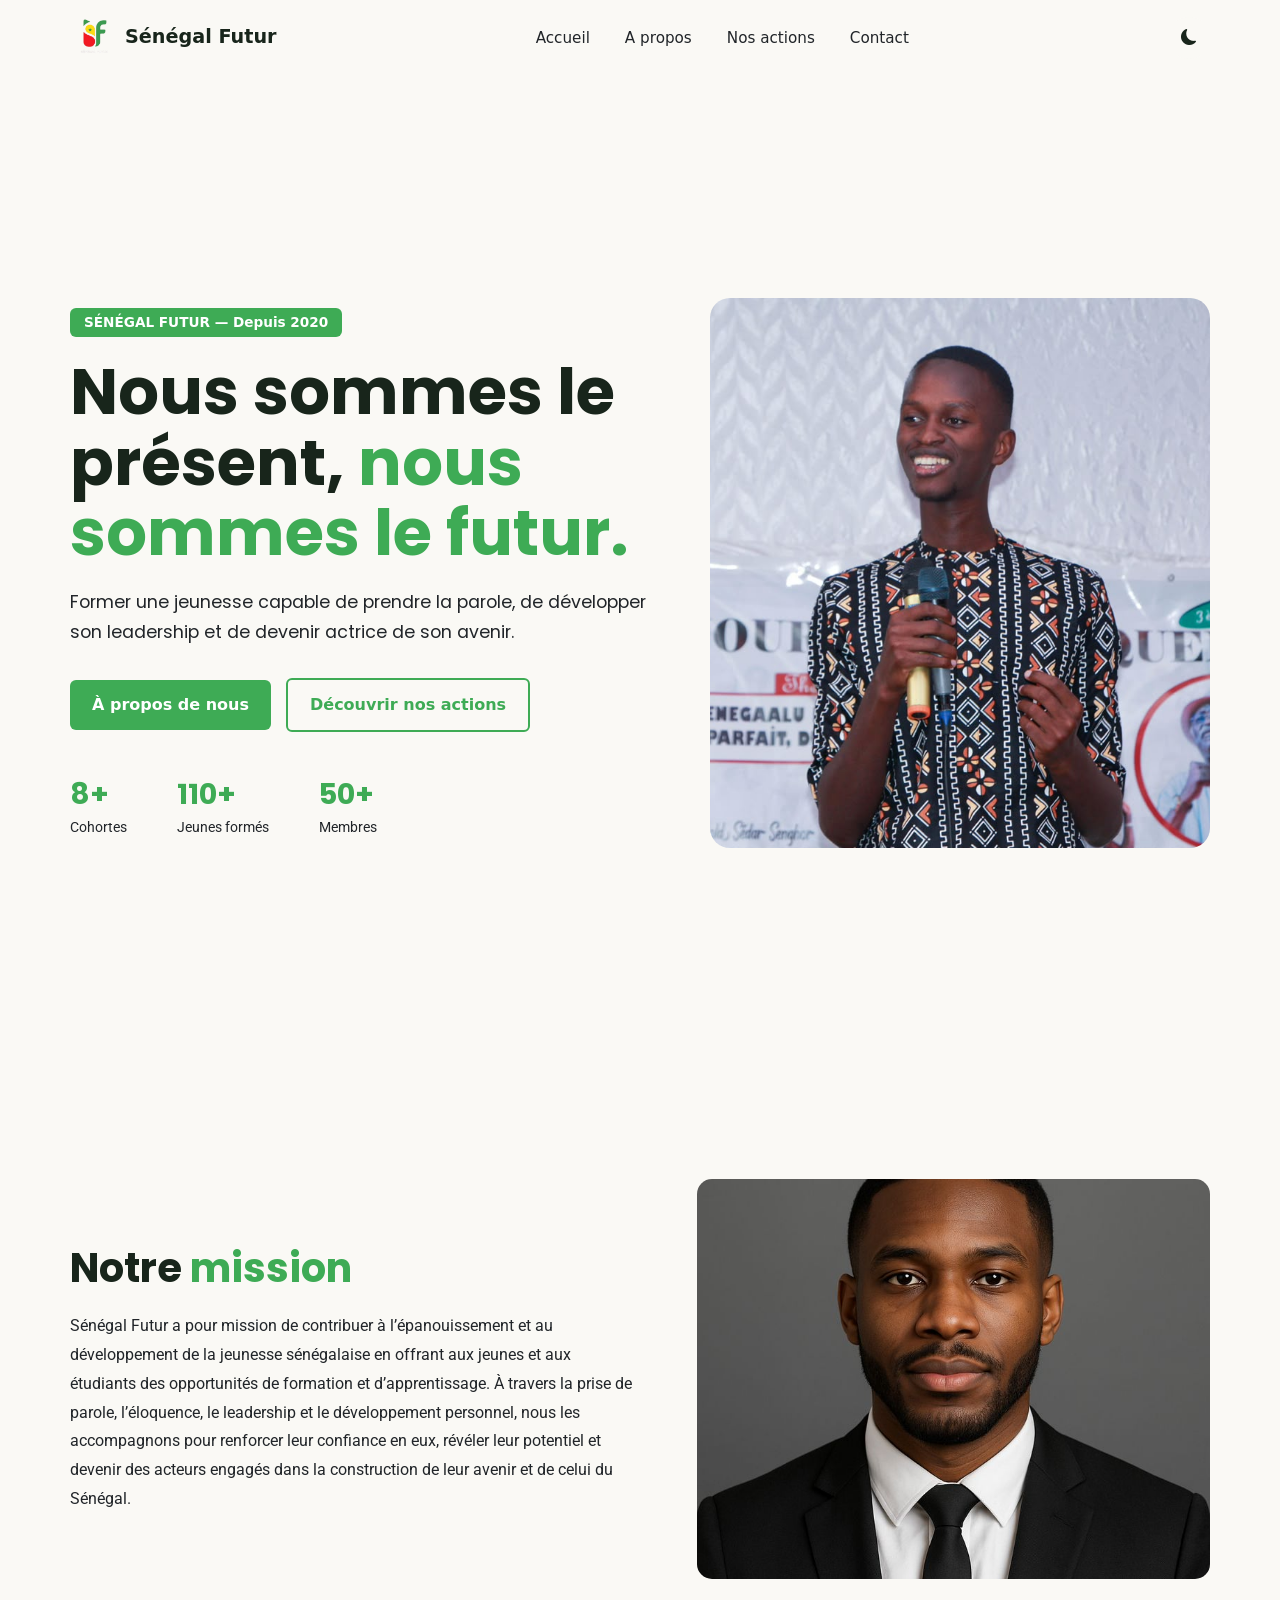
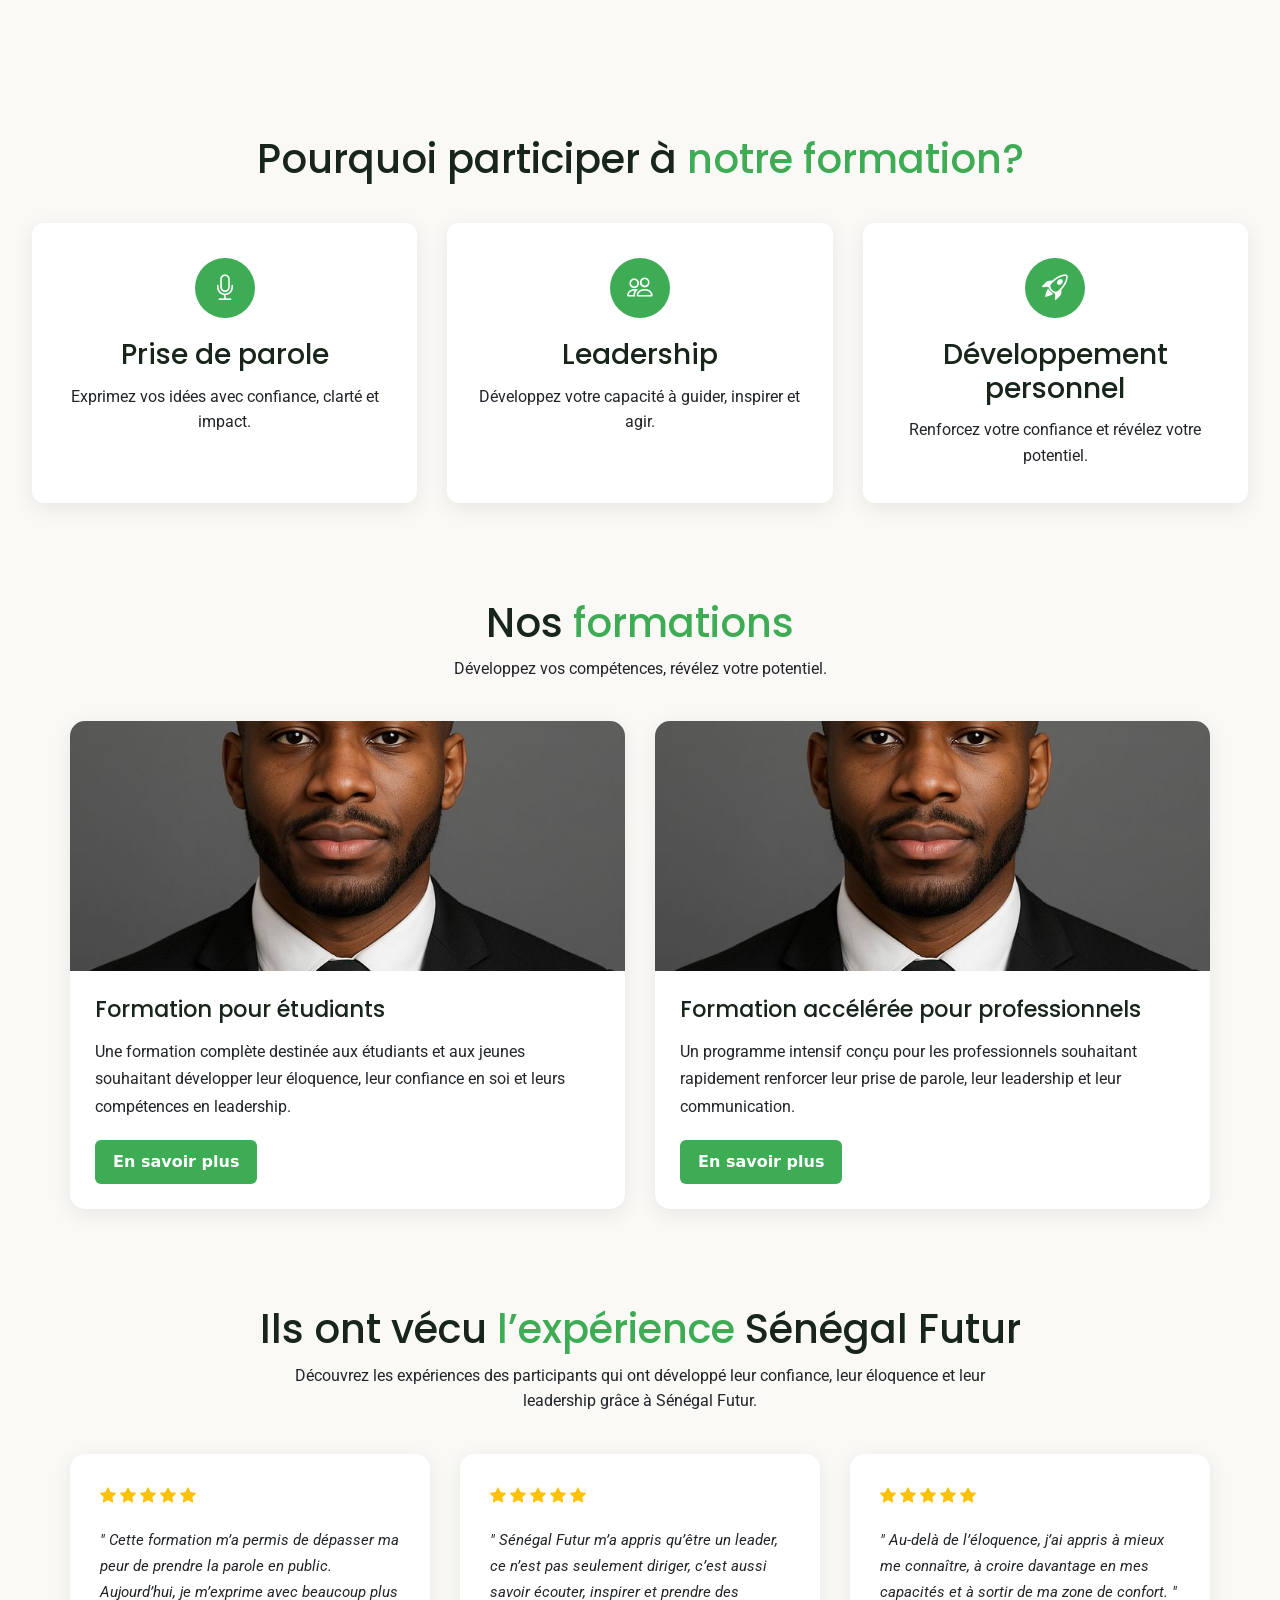
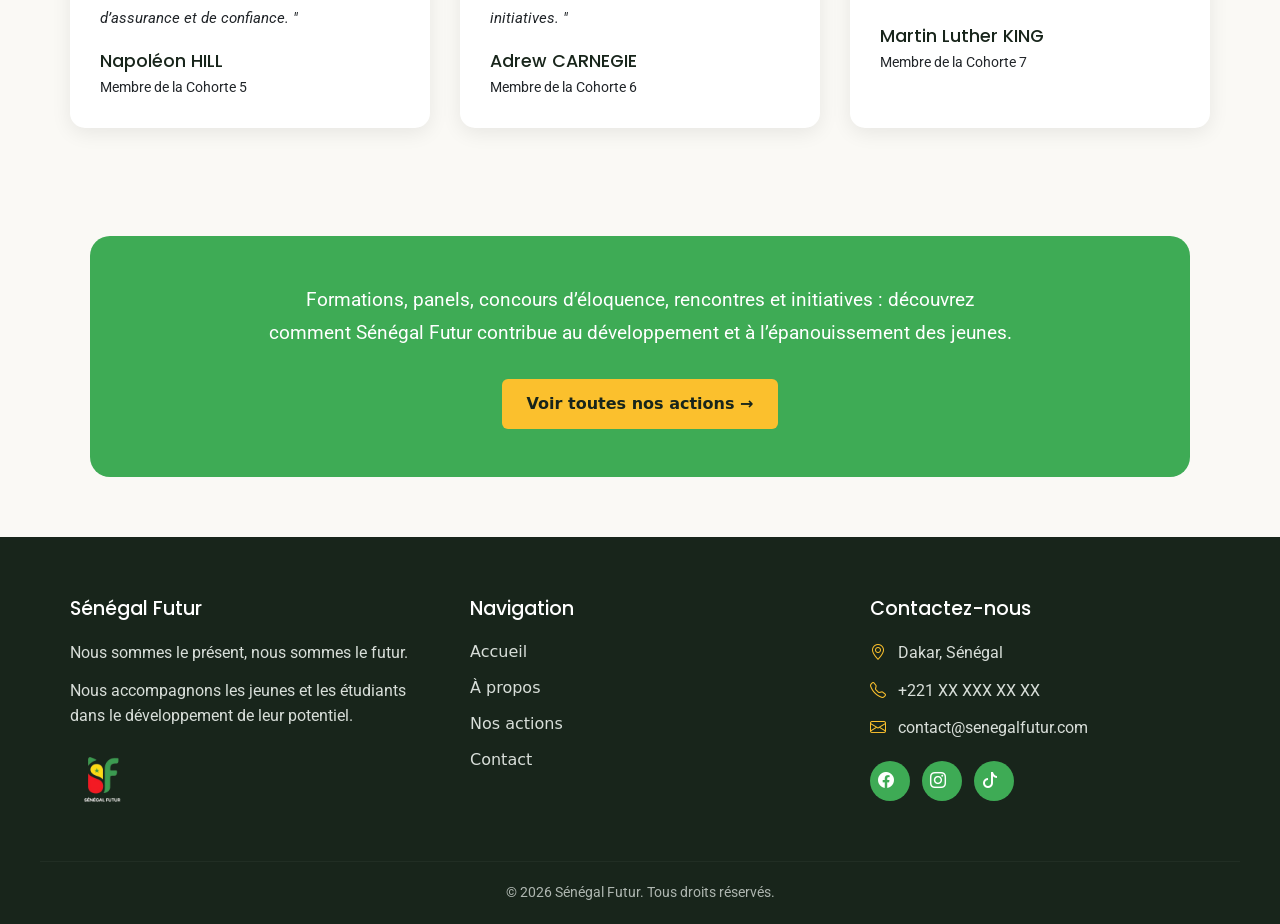
==== commit 5220fd50: "Java Script: activation du menu burger, dark mode/ light mode, changement de style du navbar au scro" ====
--- a/index.html
+++ b/index.html
@@ -57,15 +57,15 @@
 
                         <div id="stats">
                             <div>
-                                <h3>08+</h3>
+                                <h3><span id="nbr1">0</span>+</h3>
                                 <p>Cohortes</p>
                             </div>
                             <div>
-                                <h3>150+</h3>
+                                <h3><span id="nbr2">0</span>+</h3>
                                 <p>Jeunes formés</p>
                             </div>
                             <div>
-                                <h3>55+</h3>
+                                <h3><span id="nbr3">0</span>+</h3>
                                 <p>Membres</p>
                             </div>
                         </div>
--- a/css/style.css
+++ b/css/style.css
@@ -62,7 +62,6 @@
     z-index: 1000;
     width: 100%;
     background-color: var(--background-color);
-    border-bottom: 1px solid rgba(0, 0, 0, 0.08);
 }
 nav {
     width: 100%;
@@ -75,6 +74,10 @@
     display: flex;
     align-items: center;
     justify-content: space-between;
+}
+/* Changement de style du navbar au scroll */
+.navbar-scroll{
+    border-bottom: 1px solid rgba(0, 0, 0, 0.139);
 }
 .logo a {
     display: flex;
@@ -1232,10 +1235,18 @@
         padding: 20px;
         background-color: var(--card-color);
     }
-    /* On affiche le burger */
+    .menu li{
+        padding: 0.8rem 0;
+    }
     .menu-burger {
+        display: block;     /* On affiche le burger */
+    }
+
+    /* Activation du menu burger */
+    .menu.nav-active{
         display: block;
     }
+
     .btn-dark {
         margin-left: auto;
         margin-right: 10px;
@@ -1310,6 +1321,7 @@
     #container-pourquoi {
         flex-direction: column;
         gap: 20px;
+        margin: 0;
     }
     #container-pourquoi > div {
         width: 100%;
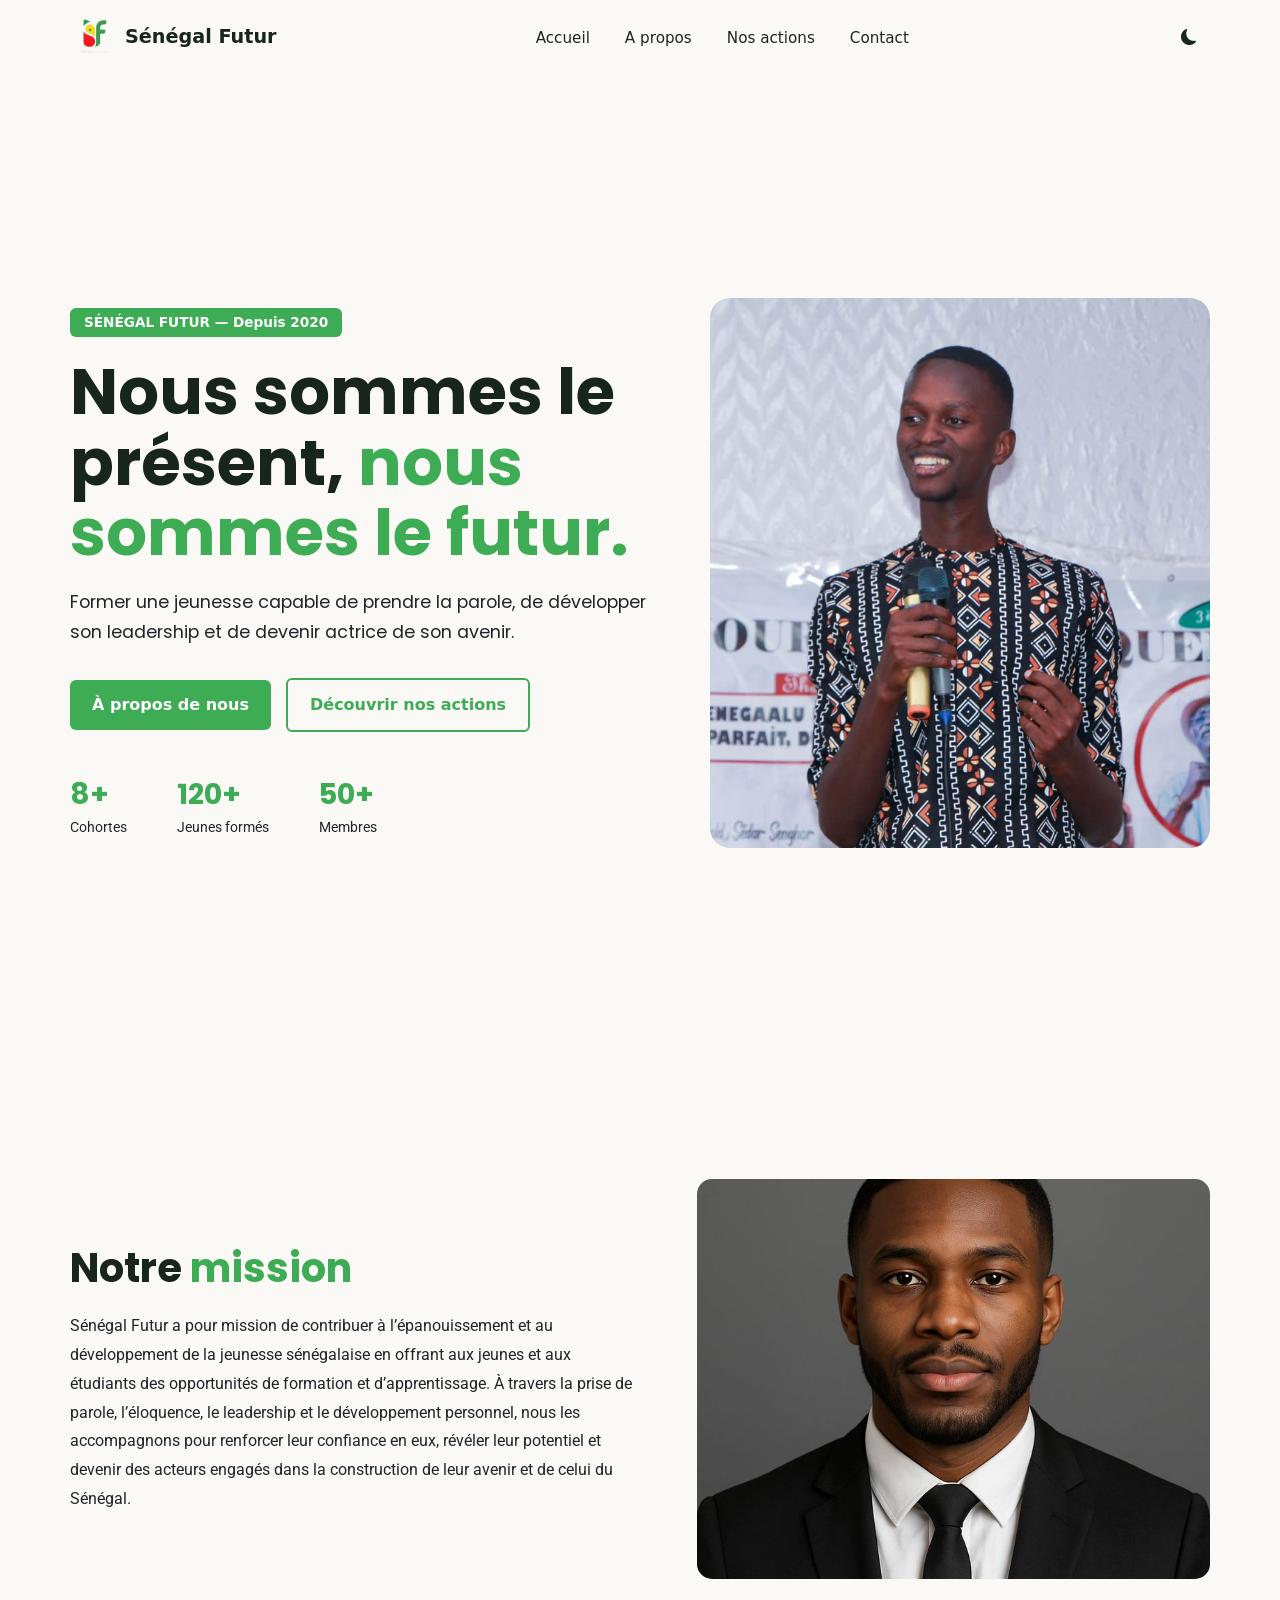
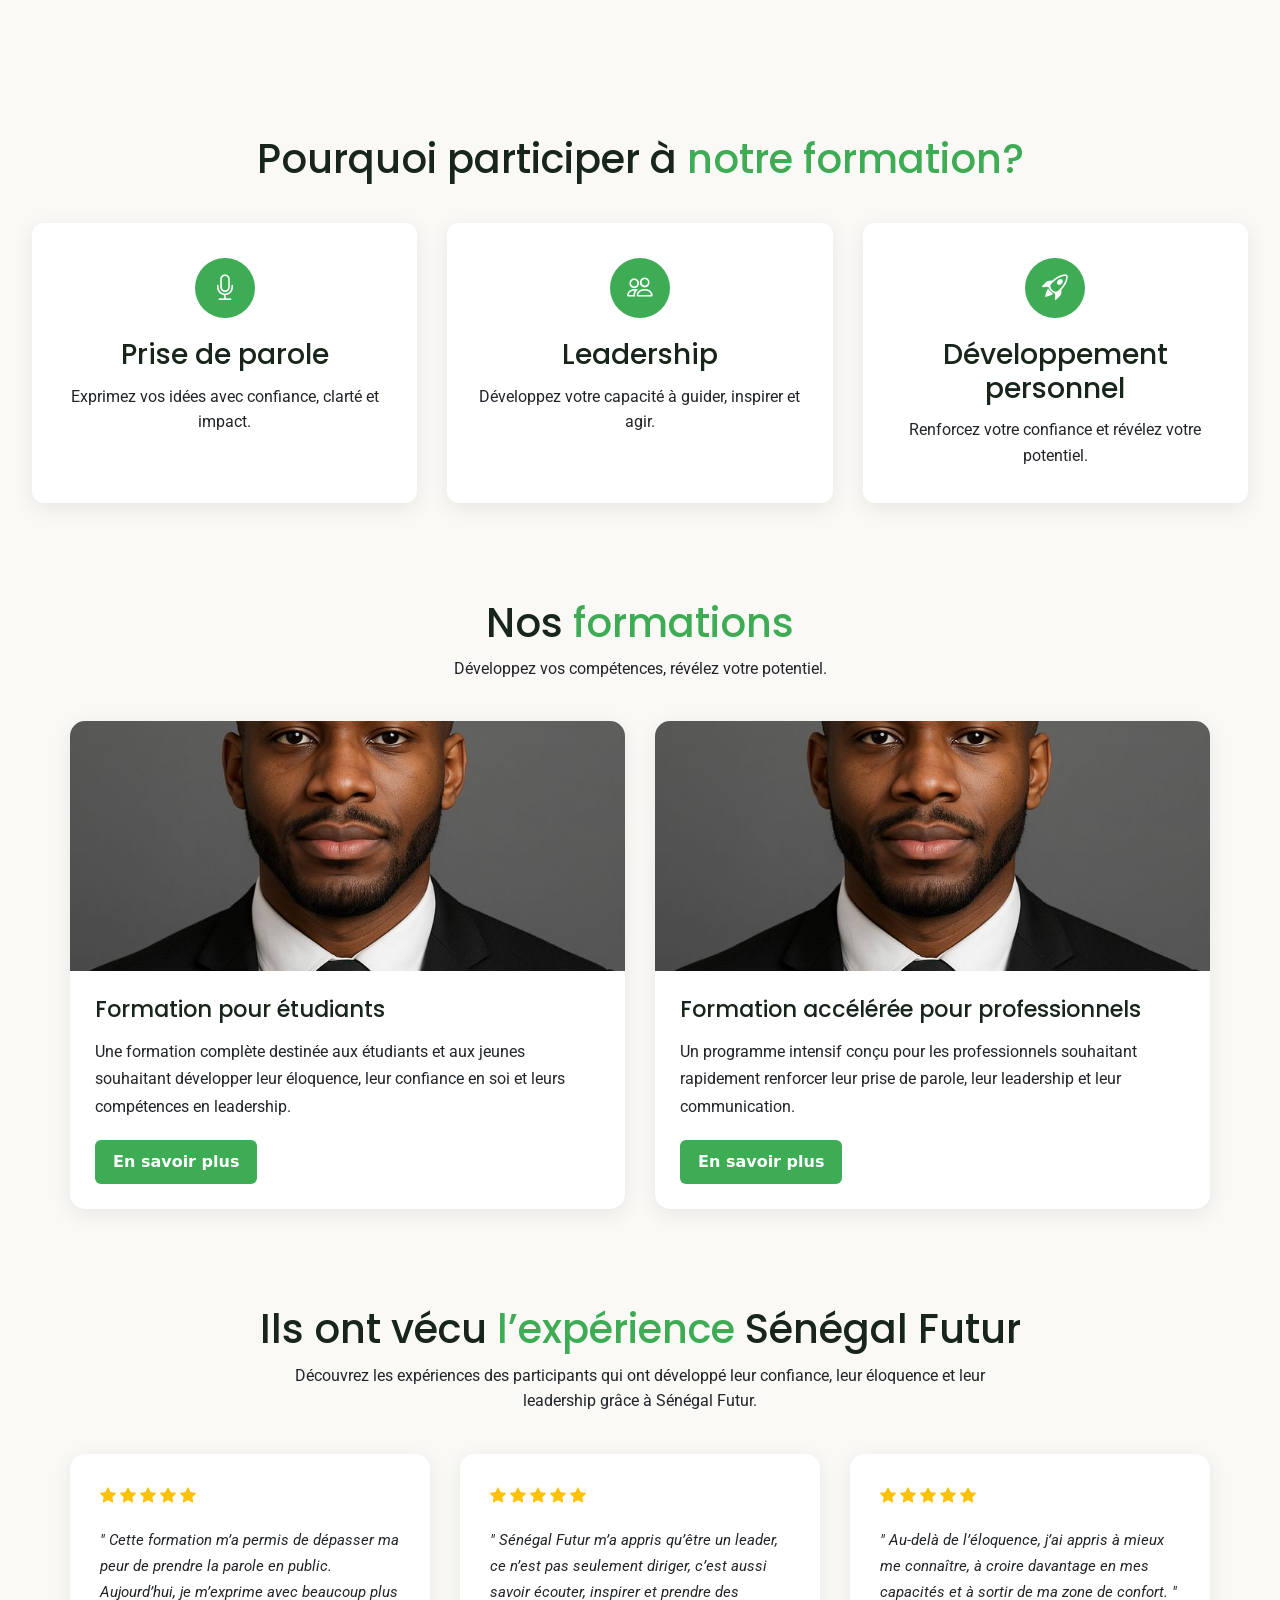
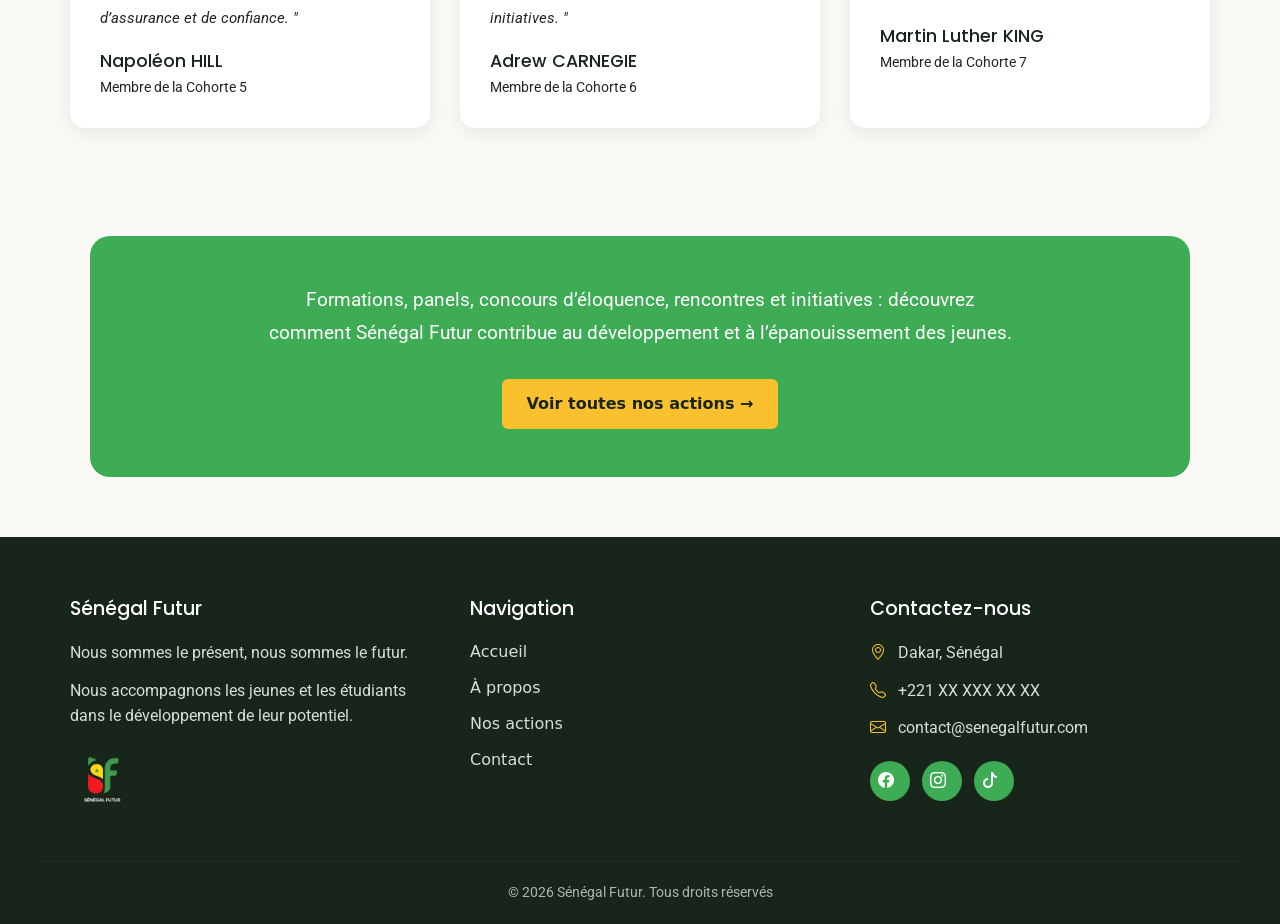
==== commit 731fdc4b: "Java script : animations fade in, slide in et zoom in, validation du formulaire et année dynamique" ====
--- a/index.html
+++ b/index.html
@@ -43,9 +43,9 @@
 
         <main>
             <!-- Section Hero -->
-            <section class="py-5">
+            <section class="py-5 ">
                 <div id="hero-style">
-                    <div class="titre">
+                    <div class="titre fade-in">
                         <span class="badge">SÉNÉGAL FUTUR — Depuis 2020</span>
                         <h1>Nous sommes le présent, <span class="accent">nous sommes le futur.</span></h1>
                         <h2>Former une jeunesse capable de prendre la parole, de développer son leadership et de devenir actrice de son avenir.</h2>
@@ -70,7 +70,7 @@
                             </div>
                         </div>
                     </div>
-                    <img src="images/ibrahima.jpeg" alt="Accueil">
+                    <img src="images/ibrahima.jpeg" alt="Accueil" class="fade-in">
                 </div>
             </section>
 
@@ -78,7 +78,7 @@
             <!-- Section Notre Mission -->
             <section class="py-5">
                 <div id="mission">
-                    <div>
+                    <div class="slide-in-left">
                         <h2>Notre <span class="accent">mission</span></h2>
                         <p>
                             Sénégal Futur a pour mission de contribuer à l’épanouissement et au développement de la jeunesse sénégalaise 
@@ -88,7 +88,7 @@
                             des acteurs engagés dans la construction de leur avenir et de celui du Sénégal.
                         </p>
                     </div>
-                    <img src="images/koffi_Mensa.jpg" alt="">
+                    <img src="images/koffi_Mensa.jpg" alt="" class="slide-in-right">
                 </div>
             </section>
 
@@ -97,17 +97,17 @@
             <section class="py-5" id="pourquoi">
                 <h2>Pourquoi participer à <span class="accent">notre formation?</span></h2>
                 <div id="container-pourquoi">
-                    <div>
+                    <div class="zoom-in">
                         <i class="bi bi-mic"></i>
                         <h3>Prise de parole</h3>
                         <p>Exprimez vos idées avec confiance, clarté et impact.</p>
                     </div>
-                    <div>
+                    <div  class="zoom-in">
                         <i class="bi bi-people"></i>
                         <h3>Leadership</h3>
                         <p>Développez votre capacité à guider, inspirer et agir.</p>
                     </div>
-                    <div>
+                    <div  class="zoom-in">
                         <i class="bi bi-rocket-takeoff"></i>
                         <h3>Développement personnel</h3>
                         <p>Renforcez votre confiance et révélez votre potentiel.</p>
@@ -121,7 +121,7 @@
                 <h2>Nos <span class="accent">formations</span></h2>
                 <p>Développez vos compétences, révélez votre potentiel.</p>
                 <div id="container-formation">
-                    <div class="formation-child">
+                    <div class="formation-child zoom-in">
                         <img src="images/koffi_Mensa.jpg" alt="">
                         <h3>Formation pour étudiants</h3>
                         <p>
@@ -130,7 +130,7 @@
                         </p>
                         <a href="">En savoir plus</a>
                     </div>
-                    <div class="formation-child">
+                    <div class="formation-child zoom-in">
                         <img src="images/koffi_Mensa.jpg" alt="">
                         <h3>Formation accélérée pour professionnels</h3>
                         <p>
@@ -148,7 +148,7 @@
                 <h2>Ils ont vécu <span class="accent">l’expérience</span> Sénégal Futur</h2>
                 <p>Découvrez les expériences des participants qui ont développé leur confiance, leur éloquence et leur leadership grâce à Sénégal Futur.</p>
                 <div id="container-temoignage">
-                    <div class="Temoignage-child">
+                    <div class="Temoignage-child fade-in">
                         <p>
                             <i class="bi bi-star-fill text-warning"></i>
                             <i class="bi bi-star-fill text-warning"></i>
@@ -165,7 +165,7 @@
                             <p>Membre de la Cohorte 5</p>
                         </blockquote>
                     </div>
-                    <div class="Temoignage-child">
+                    <div class="Temoignage-child fade-in">
                         <p>
                             <i class="bi bi-star-fill text-warning"></i>
                             <i class="bi bi-star-fill text-warning"></i>
@@ -182,7 +182,7 @@
                             <p>Membre de la Cohorte 6</p>
                         </blockquote>
                     </div>
-                    <div class="Temoignage-child">
+                    <div class="Temoignage-child fade-in">
                         <p>
                             <i class="bi bi-star-fill text-warning"></i>
                             <i class="bi bi-star-fill text-warning"></i>
@@ -204,7 +204,7 @@
 
 
             <!-- Section CTA -->
-            <section class="py-5" id="CTA">
+            <section class="py-5 fade-in" id="CTA">
                 <p>
                     Formations, panels, concours d’éloquence, rencontres et initiatives : découvrez 
                     comment Sénégal Futur contribue au développement et à l’épanouissement des jeunes.
@@ -216,7 +216,7 @@
         <footer>
             <div class="footer-container">
 
-                <div class="footer-column">
+                <div class="footer-column fade-in">
                     <h3>Sénégal Futur</h3>
                     <p>
                         Nous sommes le présent, nous sommes le futur.
@@ -228,7 +228,7 @@
                     <img src="images/logo_Senegal_Futur-removebg-preview.png" alt="Logo Sénégal Futur">
                 </div>
 
-                <div class="footer-column">
+                <div class="footer-column fade-in">
                     <h3>Navigation</h3>
                     <ul>
                         <li><a href="index.html">Accueil</a></li>
@@ -238,7 +238,7 @@
                     </ul>
                 </div>
 
-                <div class="footer-column">
+                <div class="footer-column fade-in">
                     <h3>Contactez-nous</h3>
                     <p><i class="bi bi-geo-alt"></i> Dakar, Sénégal</p>
                     <p><i class="bi bi-telephone"></i> +221 XX XXX XX XX</p>
@@ -253,8 +253,10 @@
 
             </div>
             <hr>
-            <div class="footer-bottom">
-                <p>© 2026 Sénégal Futur. Tous droits réservés.</p>
+            <div class="footer-bottom fade-in">
+                <p>
+                    © <span id="annee"></span> Sénégal Futur. Tous droits réservés
+                </p>
             </div>
 
             <!-- Bouton retour en haut -->
--- a/css/style.css
+++ b/css/style.css
@@ -1207,6 +1207,42 @@
 }
 
 
+/* ===== Animations fade-in, slide-in, zoom-in au scroll ===== */
+.fade-in{
+    opacity: 0;
+    transition: opacity 1s ease;
+}
+.fade-in.fade-in-active{
+    opacity: 1;
+}
+.slide-in-left{
+    opacity: 0;
+    transform: translatex(-50px);    /*50px a gauche*/
+    transition: all 1s ease;        /*all, toute les propriétés de la section*/
+}
+.slide-in-left.slide-in-left-active{
+    opacity: 1;
+    transform: translatex(0);
+}
+.slide-in-right{
+    opacity: 0;
+    transform: translatex(50px);    /*50px a droite*/
+    transition: all 1s ease;        /*all, toute les propriétés de la section*/
+}
+.slide-in-right.slide-in-right-active{
+    opacity: 1;
+    transform: translatex(0);
+}
+.zoom-in{
+    opacity: 0;
+    transform: scale(0.8);      /*réduit l'élément à 80% de sa taille*/
+    transition: all 1s ease;
+}
+.zoom-in.zoom-in-active{
+    opacity: 1;
+    transform: scale(1);        /*1, taille normale 100%*/
+}
+
 /* ===========================================================
 MEDIA QUERIES — Adaptations selon la taille de l'ecran
 =========================================================== */
